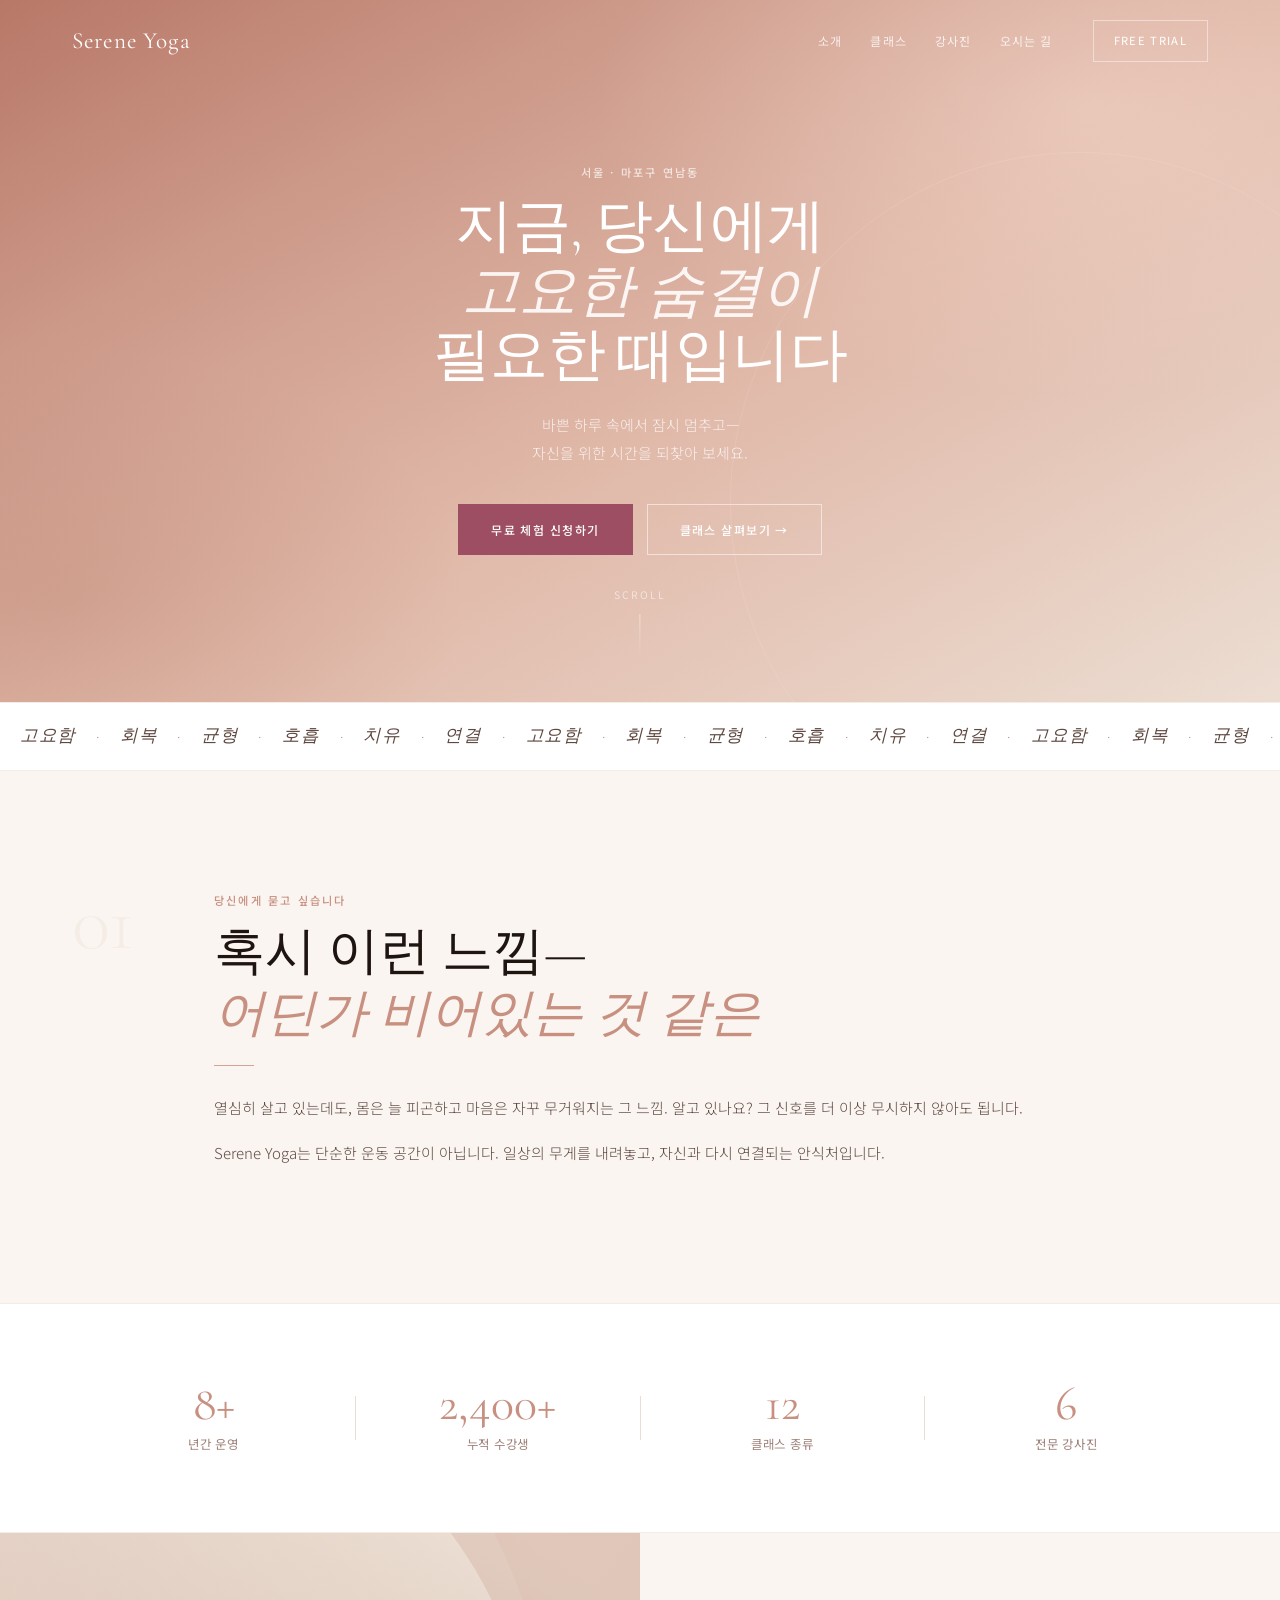
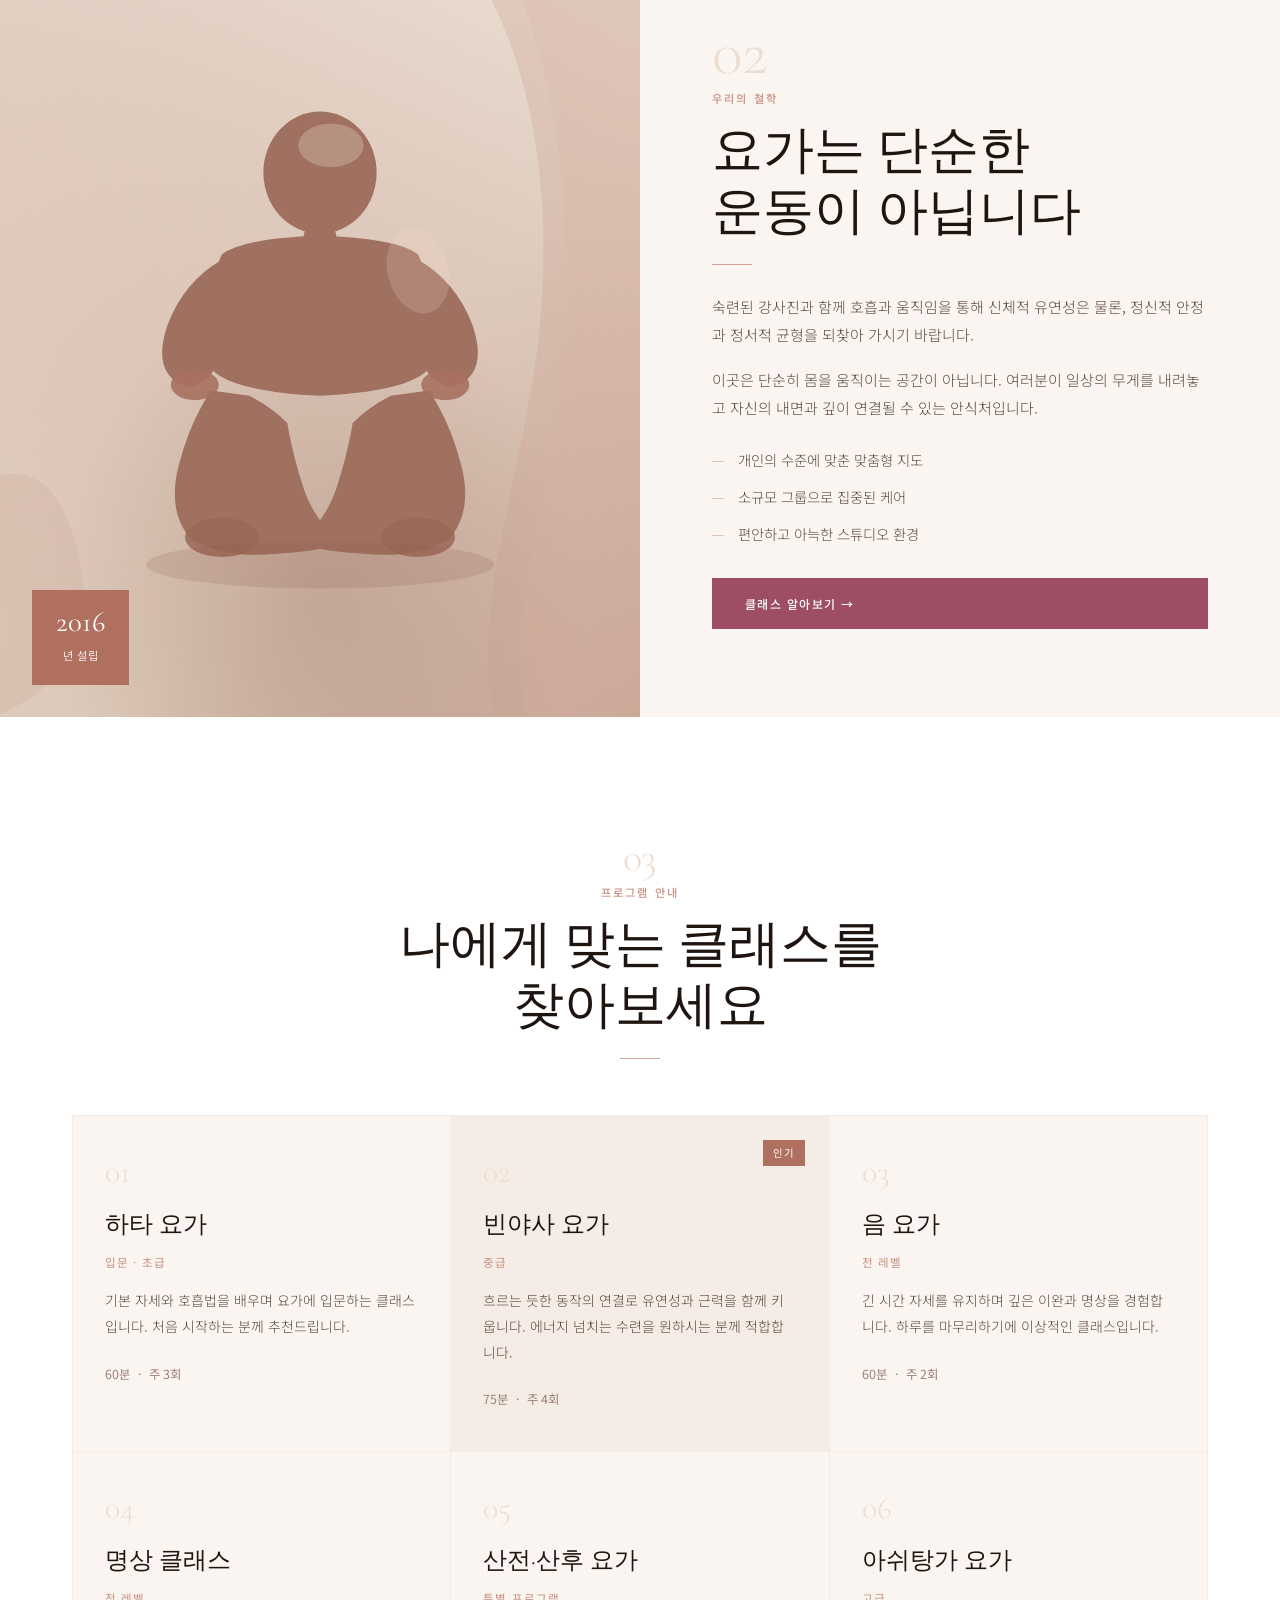
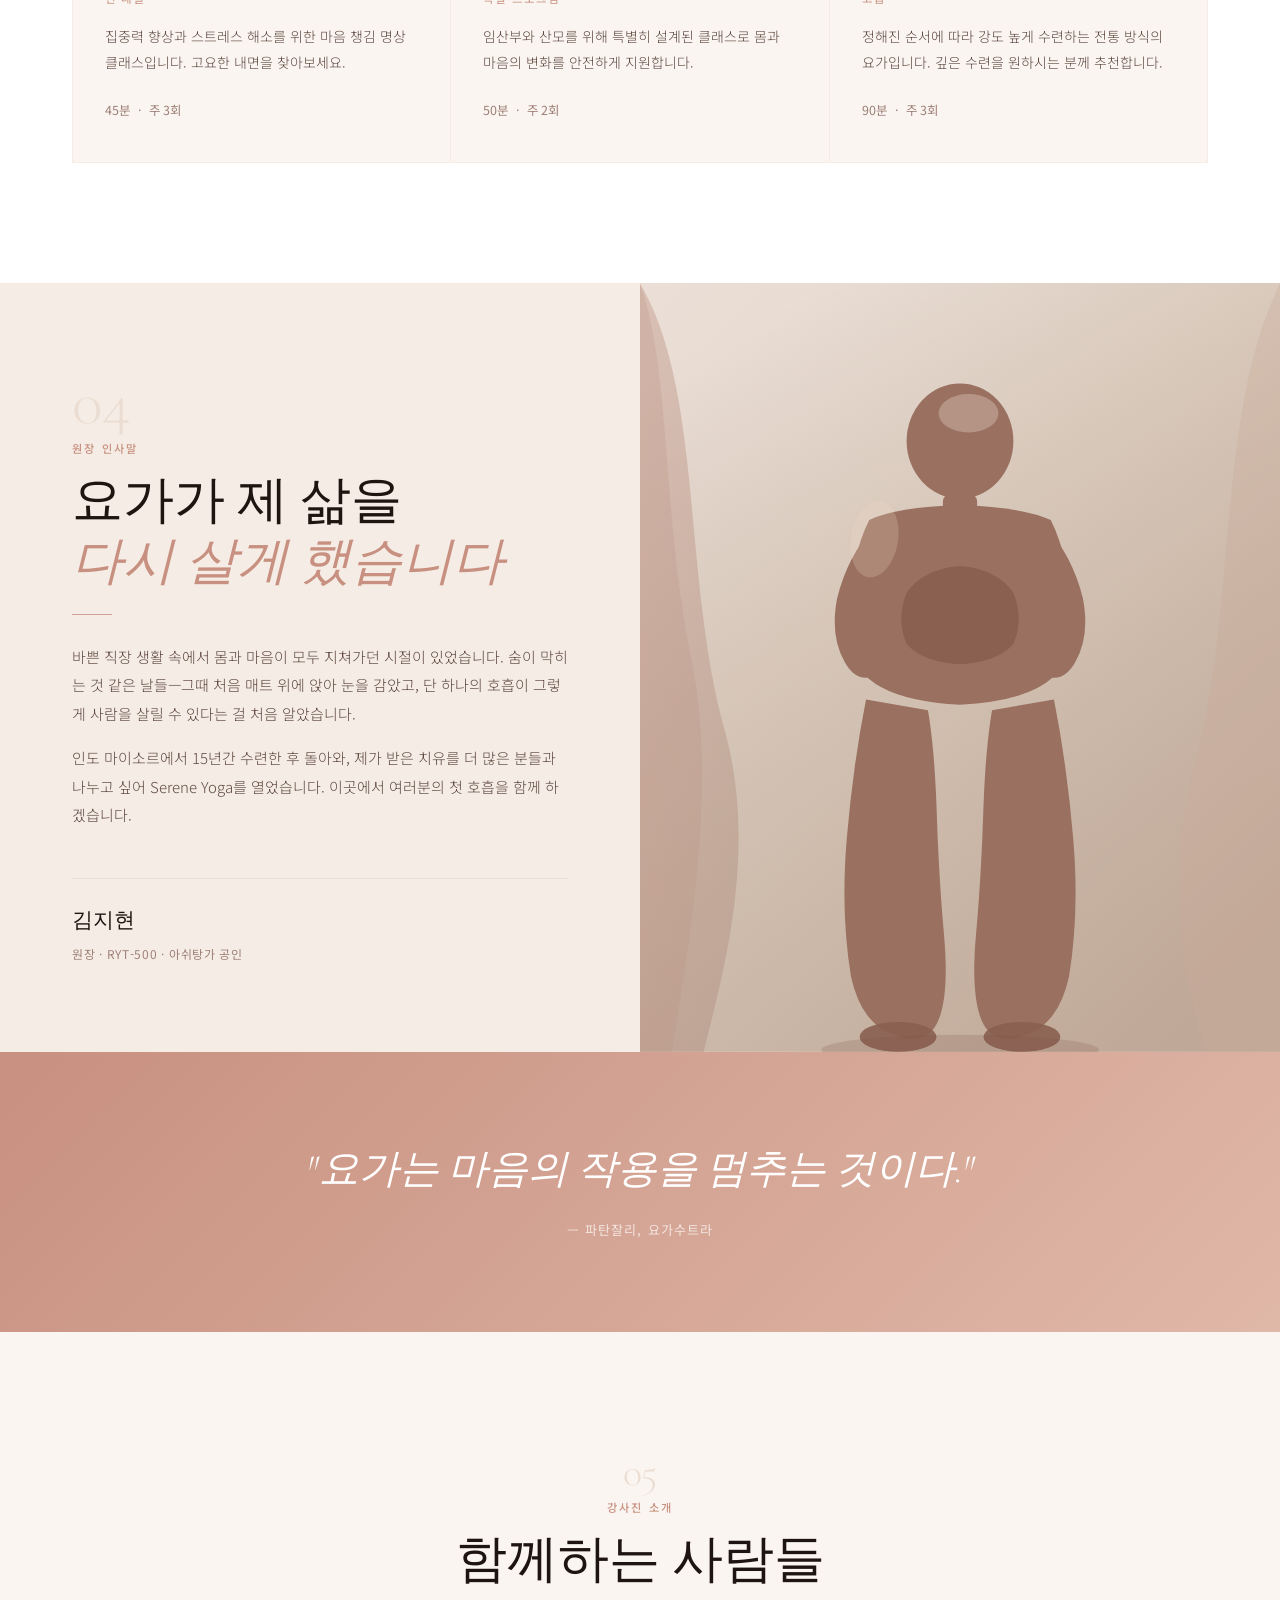
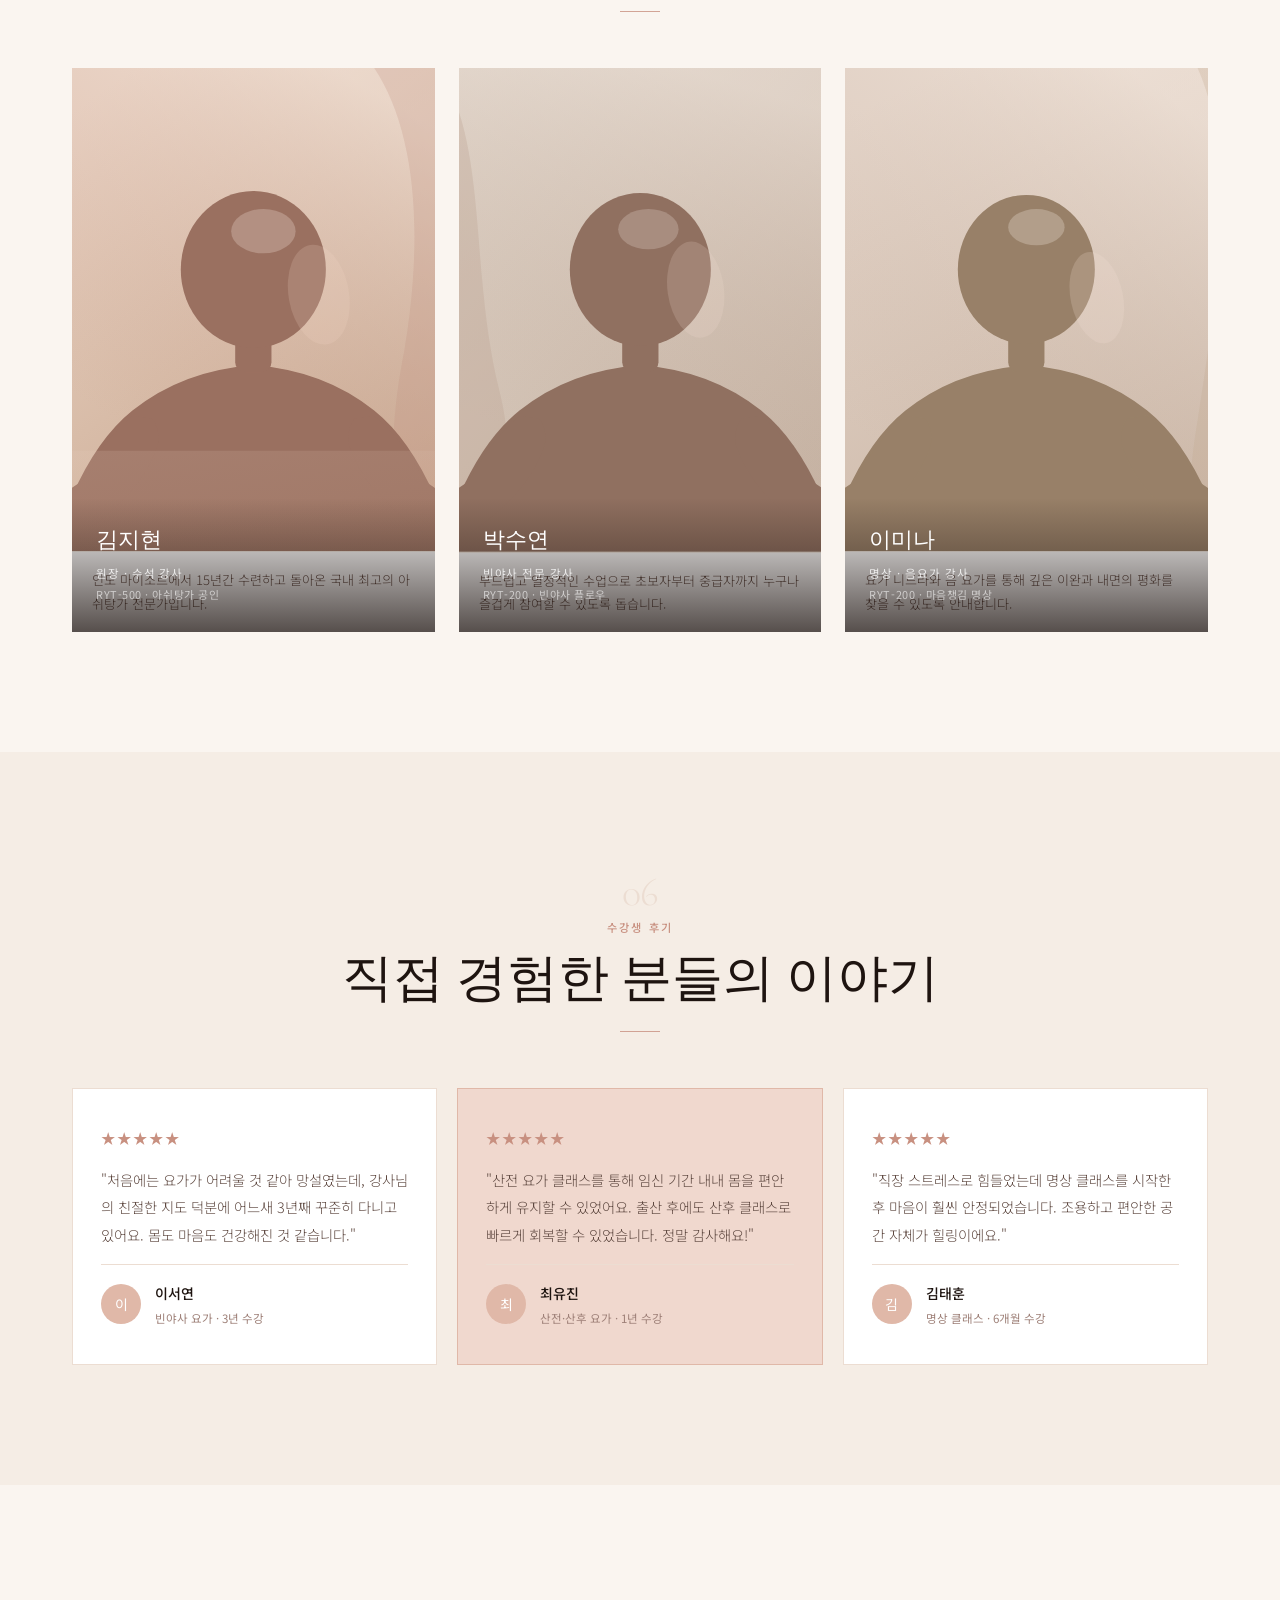
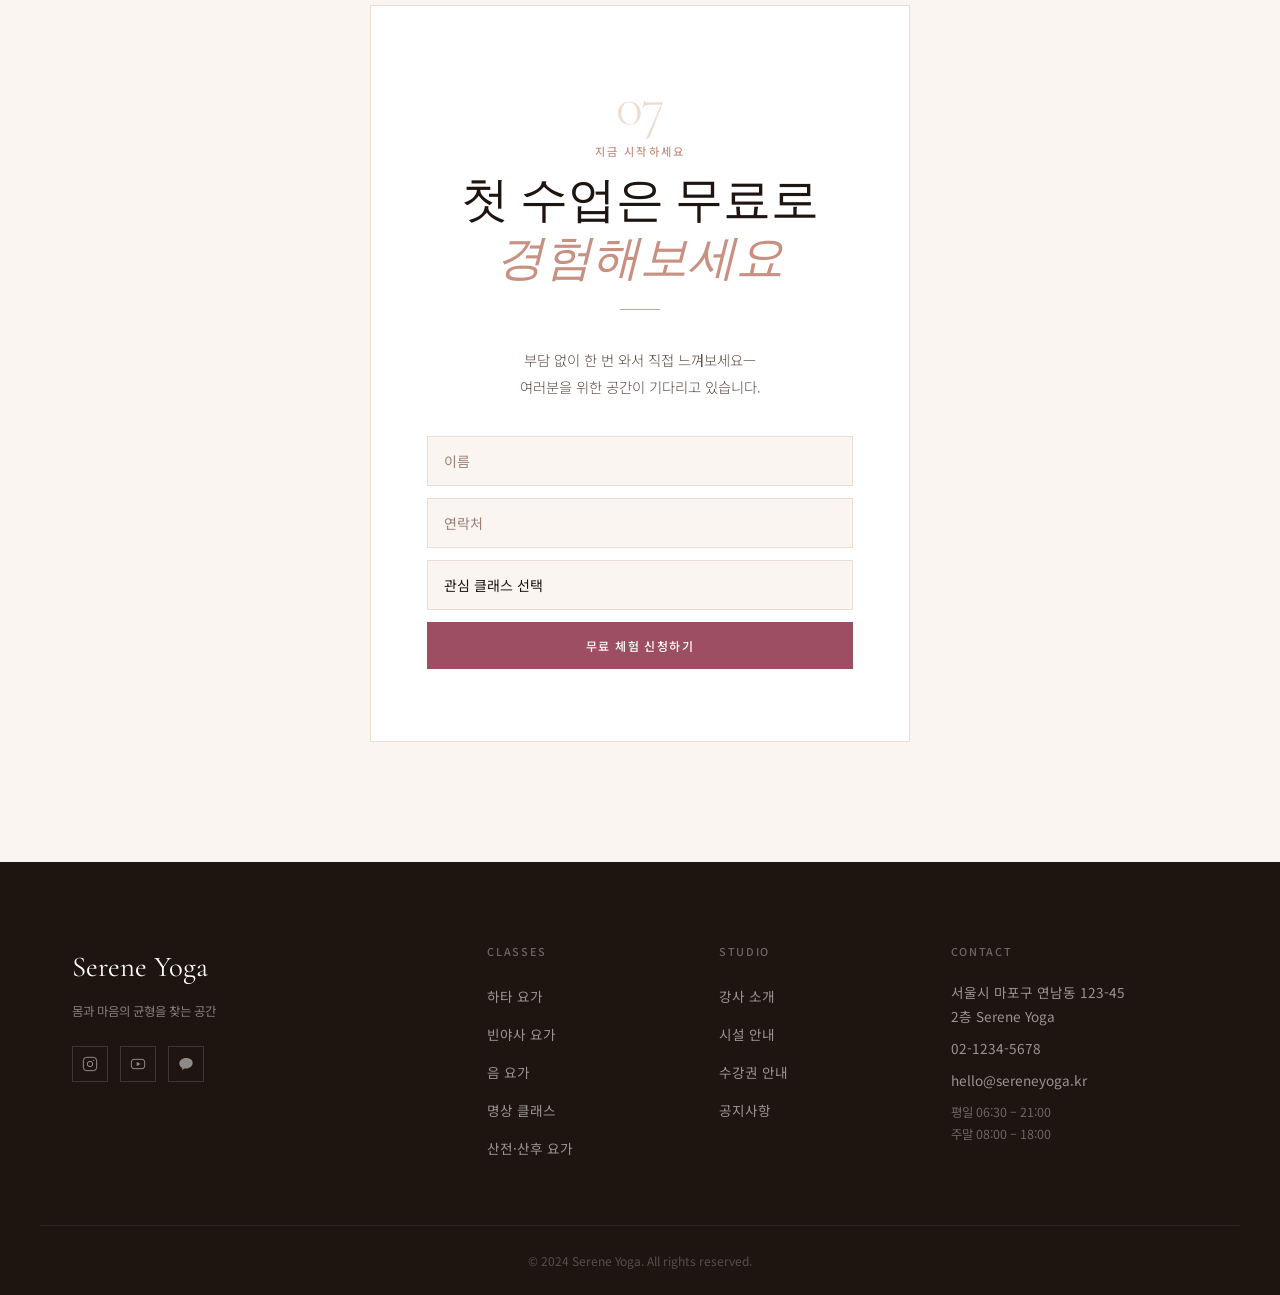
==== index-v3.html @ 9004a587 "Add Serene Yoga V3 and HANIP brand website Serene Yoga V3: - Hero 축소 (100vh → 78vh, font clamp 조정) -" ====
<!DOCTYPE html>
<html lang="ko">
<head>
  <meta charset="UTF-8" />
  <meta name="viewport" content="width=device-width, initial-scale=1.0" />
  <title>Serene Yoga — 고요한 숨결</title>
  <link rel="preconnect" href="https://fonts.googleapis.com" />
  <link rel="preconnect" href="https://fonts.gstatic.com" crossorigin />
  <link href="https://fonts.googleapis.com/css2?family=Cormorant+Garamond:ital,wght@0,300;0,400;0,500;1,300;1,400;1,500&family=Noto+Sans+KR:wght@300;400;500&display=swap" rel="stylesheet" />
  <link rel="stylesheet" href="style-v3.css" />
</head>
<body>

  <!-- ① NAV -->
  <header class="nav">
    <div class="nav-inner">
      <a href="#" class="logo">Serene Yoga</a>
      <nav class="nav-links">
        <a href="#about">소개</a>
        <a href="#classes">클래스</a>
        <a href="#story">강사진</a>
        <a href="#contact">오시는 길</a>
      </nav>
      <a href="#register" class="nav-cta">FREE TRIAL</a>
      <button class="nav-toggle" aria-label="메뉴"><span></span><span></span><span></span></button>
    </div>
  </header>

  <!-- ② HERO -->
  <section class="hero">
    <div class="hero-bg"></div>
    <div class="hero-content">
      <p class="eyebrow">서울 · 마포구 연남동</p>
      <h1 class="hero-title">
        지금, 당신에게<br />
        <em>고요한 숨결이</em><br />
        필요한 때입니다
      </h1>
      <p class="hero-sub">
        바쁜 하루 속에서 잠시 멈추고—<br />
        자신을 위한 시간을 되찾아 보세요.
      </p>
      <div class="hero-btns">
        <a href="#register" class="btn btn-cta">무료 체험 신청하기</a>
        <a href="#classes" class="btn btn-outline-white">클래스 살펴보기 →</a>
      </div>
    </div>
    <div class="hero-scroll"><span>scroll</span><div class="scroll-bar"></div></div>
  </section>

  <!-- ③ MARQUEE -->
  <div class="marquee-wrap">
    <div class="marquee-track">
      <span>고요함</span><span class="dot">·</span>
      <span>회복</span><span class="dot">·</span>
      <span>균형</span><span class="dot">·</span>
      <span>호흡</span><span class="dot">·</span>
      <span>치유</span><span class="dot">·</span>
      <span>연결</span><span class="dot">·</span>
      <span>고요함</span><span class="dot">·</span>
      <span>회복</span><span class="dot">·</span>
      <span>균형</span><span class="dot">·</span>
      <span>호흡</span><span class="dot">·</span>
      <span>치유</span><span class="dot">·</span>
      <span>연결</span><span class="dot">·</span>
    </div>
  </div>

  <!-- ④ PROBLEM STATEMENT -->
  <section class="problem">
    <div class="problem-inner">
      <p class="section-num">01</p>
      <div class="problem-text">
        <p class="eyebrow">당신에게 묻고 싶습니다</p>
        <h2 class="section-title">혹시 이런 느낌—<br /><em>어딘가 비어있는 것 같은</em></h2>
        <div class="h-rule"></div>
        <p class="body-text">열심히 살고 있는데도, 몸은 늘 피곤하고 마음은 자꾸 무거워지는 그 느낌. 알고 있나요? 그 신호를 더 이상 무시하지 않아도 됩니다.</p>
        <p class="body-text">Serene Yoga는 단순한 운동 공간이 아닙니다. 일상의 무게를 내려놓고, 자신과 다시 연결되는 안식처입니다.</p>
      </div>
    </div>
  </section>

  <!-- ⑤ STATS -->
  <section class="stats">
    <div class="container stats-grid">
      <div class="stat"><span class="stat-num">8+</span><span class="stat-label">년간 운영</span></div>
      <div class="stat-rule"></div>
      <div class="stat"><span class="stat-num">2,400+</span><span class="stat-label">누적 수강생</span></div>
      <div class="stat-rule"></div>
      <div class="stat"><span class="stat-num">12</span><span class="stat-label">클래스 종류</span></div>
      <div class="stat-rule"></div>
      <div class="stat"><span class="stat-num">6</span><span class="stat-label">전문 강사진</span></div>
    </div>
  </section>

  <!-- ⑥ ABOUT — 이미지 왼쪽 / 텍스트 오른쪽 -->
  <section class="split" id="about">
    <!-- 이미지: 앉아서 명상하는 요가 실루엣 -->
    <div class="split-img">
      <svg viewBox="0 0 600 720" preserveAspectRatio="xMidYMid slice" xmlns="http://www.w3.org/2000/svg">
        <!-- 배경 그라디언트 레이어 -->
        <defs>
          <linearGradient id="bg-about" x1="0%" y1="0%" x2="100%" y2="100%">
            <stop offset="0%" stop-color="#e8d5c8"/>
            <stop offset="60%" stop-color="#dcc8b8"/>
            <stop offset="100%" stop-color="#c8a898"/>
          </linearGradient>
          <linearGradient id="light-about" x1="80%" y1="0%" x2="20%" y2="100%">
            <stop offset="0%" stop-color="#f5ede5" stop-opacity="0.6"/>
            <stop offset="100%" stop-color="#b89080" stop-opacity="0"/>
          </linearGradient>
          <radialGradient id="shadow-about" cx="50%" cy="85%" r="40%">
            <stop offset="0%" stop-color="#8a6050" stop-opacity="0.25"/>
            <stop offset="100%" stop-color="#8a6050" stop-opacity="0"/>
          </radialGradient>
        </defs>
        <!-- 배경 -->
        <rect width="600" height="720" fill="url(#bg-about)"/>
        <!-- 빛 -->
        <rect width="600" height="720" fill="url(#light-about)"/>
        <!-- 바닥 그림자 -->
        <rect width="600" height="720" fill="url(#shadow-about)"/>
        <!-- 배경 천 드레이프 (오른쪽 곡선) -->
        <path d="M420 0 C480 80 520 200 500 380 C480 520 440 620 460 720 L600 720 L600 0 Z" fill="#c8a090" opacity="0.3"/>
        <path d="M460 0 C510 100 540 240 520 420 C500 560 470 650 490 720 L600 720 L600 0 Z" fill="#d4b0a0" opacity="0.2"/>
        <!-- 좌하단 음영 -->
        <path d="M0 500 Q60 480 80 580 Q100 680 0 720 Z" fill="#b89080" opacity="0.15"/>

        <!-- 요가 좌식 명상 실루엣 (연화좌) -->
        <!-- 머리 -->
        <ellipse cx="300" cy="220" rx="52" ry="56" fill="#a07060"/>
        <!-- 목 -->
        <rect x="285" y="270" width="30" height="32" rx="8" fill="#a07060"/>
        <!-- 상체 (살짝 앞으로 기울인 자세) -->
        <path d="M210 295 Q230 280 300 278 Q370 280 390 295 Q410 340 405 390 Q400 420 300 425 Q200 420 195 390 Q188 340 210 295Z" fill="#a07060"/>
        <!-- 왼쪽 어깨/팔 -->
        <path d="M210 300 Q175 320 160 360 Q148 395 165 410 Q182 425 200 405 Q215 385 220 360 Q225 330 230 305Z" fill="#a07060"/>
        <!-- 오른쪽 어깨/팔 -->
        <path d="M390 300 Q425 320 440 360 Q452 395 435 410 Q418 425 400 405 Q385 385 380 360 Q375 330 370 305Z" fill="#a07060"/>
        <!-- 손 (무릎 위에 올린 모습 — 왼손) -->
        <ellipse cx="185" cy="415" rx="22" ry="14" fill="#a87060" opacity="0.9"/>
        <!-- 손 (무릎 위에 올린 모습 — 오른손) -->
        <ellipse cx="415" cy="415" rx="22" ry="14" fill="#a87060" opacity="0.9"/>

        <!-- 연화좌: 오른 다리 -->
        <path d="M200 420 Q180 450 170 490 Q160 530 180 555 Q210 575 260 570 Q300 568 320 560 Q295 540 285 510 Q275 480 270 450 Q255 435 235 425 Z" fill="#a07060"/>
        <!-- 연화좌: 왼 다리 -->
        <path d="M400 420 Q420 450 430 490 Q440 530 420 555 Q390 575 340 570 Q300 568 280 560 Q305 540 315 510 Q325 480 330 450 Q345 435 365 425 Z" fill="#a07060"/>
        <!-- 발 (연화좌 위) -->
        <ellipse cx="210" cy="555" rx="34" ry="18" fill="#9a6858" opacity="0.85"/>
        <ellipse cx="390" cy="555" rx="34" ry="18" fill="#9a6858" opacity="0.85"/>

        <!-- 바닥 그림자 -->
        <ellipse cx="300" cy="580" rx="160" ry="22" fill="#8a5848" opacity="0.18"/>

        <!-- 빛 하이라이트 (오른쪽 어깨) -->
        <ellipse cx="390" cy="310" rx="28" ry="40" fill="#f0d8c8" opacity="0.2" transform="rotate(-15 390 310)"/>
        <!-- 빛 하이라이트 (머리 위) -->
        <ellipse cx="310" cy="195" rx="30" ry="20" fill="#f8ede0" opacity="0.25"/>
      </svg>
      <div class="split-badge">
        <span class="badge-year">2016</span>
        <span class="badge-label">년 설립</span>
      </div>
    </div>
    <div class="split-text bg-cream">
      <p class="section-num">02</p>
      <p class="eyebrow">우리의 철학</p>
      <h2 class="section-title">요가는 단순한<br />운동이 아닙니다</h2>
      <div class="h-rule"></div>
      <p class="body-text">숙련된 강사진과 함께 호흡과 움직임을 통해 신체적 유연성은 물론, 정신적 안정과 정서적 균형을 되찾아 가시기 바랍니다.</p>
      <p class="body-text">이곳은 단순히 몸을 움직이는 공간이 아닙니다. 여러분이 일상의 무게를 내려놓고 자신의 내면과 깊이 연결될 수 있는 안식처입니다.</p>
      <ul class="check-list">
        <li><span class="check-mark">—</span>개인의 수준에 맞춘 맞춤형 지도</li>
        <li><span class="check-mark">—</span>소규모 그룹으로 집중된 케어</li>
        <li><span class="check-mark">—</span>편안하고 아늑한 스튜디오 환경</li>
      </ul>
      <a href="#classes" class="btn btn-cta">클래스 알아보기 →</a>
    </div>
  </section>

  <!-- ⑦ CLASSES -->
  <section class="classes" id="classes">
    <div class="container">
      <div class="section-header">
        <p class="section-num">03</p>
        <p class="eyebrow">프로그램 안내</p>
        <h2 class="section-title">나에게 맞는 클래스를<br />찾아보세요</h2>
        <div class="h-rule centered"></div>
      </div>
      <div class="classes-grid">
        <div class="class-card">
          <p class="class-num">01</p>
          <h3 class="class-name">하타 요가</h3>
          <p class="class-level">입문 · 초급</p>
          <p class="class-desc">기본 자세와 호흡법을 배우며 요가에 입문하는 클래스입니다. 처음 시작하는 분께 추천드립니다.</p>
          <div class="class-meta"><span>60분</span><span>·</span><span>주 3회</span></div>
        </div>
        <div class="class-card class-card--hero">
          <span class="hot-tag">인기</span>
          <p class="class-num">02</p>
          <h3 class="class-name">빈야사 요가</h3>
          <p class="class-level">중급</p>
          <p class="class-desc">흐르는 듯한 동작의 연결로 유연성과 근력을 함께 키웁니다. 에너지 넘치는 수련을 원하시는 분께 적합합니다.</p>
          <div class="class-meta"><span>75분</span><span>·</span><span>주 4회</span></div>
        </div>
        <div class="class-card">
          <p class="class-num">03</p>
          <h3 class="class-name">음 요가</h3>
          <p class="class-level">전 레벨</p>
          <p class="class-desc">긴 시간 자세를 유지하며 깊은 이완과 명상을 경험합니다. 하루를 마무리하기에 이상적인 클래스입니다.</p>
          <div class="class-meta"><span>60분</span><span>·</span><span>주 2회</span></div>
        </div>
        <div class="class-card">
          <p class="class-num">04</p>
          <h3 class="class-name">명상 클래스</h3>
          <p class="class-level">전 레벨</p>
          <p class="class-desc">집중력 향상과 스트레스 해소를 위한 마음 챙김 명상 클래스입니다. 고요한 내면을 찾아보세요.</p>
          <div class="class-meta"><span>45분</span><span>·</span><span>주 3회</span></div>
        </div>
        <div class="class-card">
          <p class="class-num">05</p>
          <h3 class="class-name">산전·산후 요가</h3>
          <p class="class-level">특별 프로그램</p>
          <p class="class-desc">임산부와 산모를 위해 특별히 설계된 클래스로 몸과 마음의 변화를 안전하게 지원합니다.</p>
          <div class="class-meta"><span>50분</span><span>·</span><span>주 2회</span></div>
        </div>
        <div class="class-card">
          <p class="class-num">06</p>
          <h3 class="class-name">아쉬탕가 요가</h3>
          <p class="class-level">고급</p>
          <p class="class-desc">정해진 순서에 따라 강도 높게 수련하는 전통 방식의 요가입니다. 깊은 수련을 원하시는 분께 추천합니다.</p>
          <div class="class-meta"><span>90분</span><span>·</span><span>주 3회</span></div>
        </div>
      </div>
    </div>
  </section>

  <!-- ⑧ INSTRUCTOR STORY — 텍스트 왼쪽 / 이미지 오른쪽 (교차) -->
  <section class="split split--reverse split--cream" id="story">
    <div class="split-text bg-beige">
      <p class="section-num">04</p>
      <p class="eyebrow">원장 인사말</p>
      <h2 class="section-title">요가가 제 삶을<br /><em>다시 살게 했습니다</em></h2>
      <div class="h-rule"></div>
      <p class="body-text">바쁜 직장 생활 속에서 몸과 마음이 모두 지쳐가던 시절이 있었습니다. 숨이 막히는 것 같은 날들—그때 처음 매트 위에 앉아 눈을 감았고, 단 하나의 호흡이 그렇게 사람을 살릴 수 있다는 걸 처음 알았습니다.</p>
      <p class="body-text">인도 마이소르에서 15년간 수련한 후 돌아와, 제가 받은 치유를 더 많은 분들과 나누고 싶어 Serene Yoga를 열었습니다. 이곳에서 여러분의 첫 호흡을 함께 하겠습니다.</p>
      <div class="instructor-sig">
        <p class="sig-name">김지현</p>
        <p class="sig-role">원장 · RYT-500 · 아쉬탕가 공인</p>
      </div>
    </div>
    <!-- 이미지: 서 있는 인물 + 드레이프 패브릭 배경 -->
    <div class="split-img">
      <svg viewBox="0 0 600 720" preserveAspectRatio="xMidYMid slice" xmlns="http://www.w3.org/2000/svg">
        <defs>
          <linearGradient id="bg-story" x1="0%" y1="0%" x2="80%" y2="100%">
            <stop offset="0%" stop-color="#ddd0c8"/>
            <stop offset="50%" stop-color="#cfc0b0"/>
            <stop offset="100%" stop-color="#c0a898"/>
          </linearGradient>
          <linearGradient id="drape1" x1="0%" y1="0%" x2="100%" y2="100%">
            <stop offset="0%" stop-color="#c8a090" stop-opacity="0.5"/>
            <stop offset="100%" stop-color="#a07868" stop-opacity="0.3"/>
          </linearGradient>
          <linearGradient id="light-story" x1="30%" y1="0%" x2="70%" y2="100%">
            <stop offset="0%" stop-color="#f8ede5" stop-opacity="0.5"/>
            <stop offset="100%" stop-color="#c0a090" stop-opacity="0"/>
          </linearGradient>
        </defs>
        <rect width="600" height="720" fill="url(#bg-story)"/>
        <rect width="600" height="720" fill="url(#light-story)"/>

        <!-- 드레이프 패브릭 좌측 -->
        <path d="M0 0 C60 100 40 280 80 420 C110 530 80 640 60 720 L0 720 Z" fill="url(#drape1)"/>
        <path d="M0 0 C30 80 20 220 50 360 C70 470 50 600 30 720 L0 720 Z" fill="#b89080" opacity="0.25"/>
        <!-- 드레이프 패브릭 우측 -->
        <path d="M600 0 C540 120 560 300 520 450 C490 570 510 650 530 720 L600 720 Z" fill="#c8a898" opacity="0.35"/>

        <!-- 서 있는 인물 실루엣 (나마스테 포즈 — 손 모아 가슴 앞) -->
        <!-- 머리 -->
        <ellipse cx="300" cy="148" rx="50" ry="54" fill="#9a7060"/>
        <!-- 목 -->
        <rect x="284" y="197" width="32" height="30" rx="8" fill="#9a7060"/>
        <!-- 상체 -->
        <path d="M215 222 Q240 210 300 208 Q360 210 385 222 Q408 268 402 340 Q396 390 300 395 Q204 390 198 340 Q192 268 215 222Z" fill="#9a7060"/>
        <!-- 왼팔 (합장 자세) -->
        <path d="M220 228 Q195 255 185 295 Q178 330 192 355 Q205 378 225 365 Q242 352 248 320 Q254 288 252 252 Q244 230 232 225Z" fill="#9a7060"/>
        <!-- 오른팔 (합장 자세) -->
        <path d="M380 228 Q405 255 415 295 Q422 330 408 355 Q395 378 375 365 Q358 352 352 320 Q346 288 348 252 Q356 230 368 225Z" fill="#9a7060"/>
        <!-- 합장한 두 손 -->
        <path d="M250 290 Q265 268 300 265 Q335 268 350 290 Q360 315 350 338 Q335 355 300 357 Q265 355 250 338 Q240 315 250 290Z" fill="#8a6050"/>
        <!-- 왼 다리 -->
        <path d="M212 390 Q200 450 194 520 Q188 590 198 650 Q208 695 240 705 Q270 715 280 690 Q290 665 285 610 Q280 555 278 490 Q276 435 270 400Z" fill="#9a7060"/>
        <!-- 오른 다리 -->
        <path d="M388 390 Q400 450 406 520 Q412 590 402 650 Q392 695 360 705 Q330 715 320 690 Q310 665 315 610 Q320 555 322 490 Q324 435 330 400Z" fill="#9a7060"/>
        <!-- 발 -->
        <ellipse cx="242" cy="706" rx="36" ry="14" fill="#8a6050" opacity="0.9"/>
        <ellipse cx="358" cy="706" rx="36" ry="14" fill="#8a6050" opacity="0.9"/>
        <!-- 바닥 그림자 -->
        <ellipse cx="300" cy="718" rx="130" ry="14" fill="#7a5040" opacity="0.2"/>

        <!-- 하이라이트 (왼쪽 어깨) -->
        <ellipse cx="220" cy="240" rx="22" ry="36" fill="#f0d8c8" opacity="0.22" transform="rotate(10 220 240)"/>
        <!-- 하이라이트 (머리 위) -->
        <ellipse cx="308" cy="122" rx="28" ry="18" fill="#faf0e8" opacity="0.28"/>
      </svg>
    </div>
  </section>

  <!-- ⑨ QUOTE BANNER -->
  <section class="quote-banner">
    <div class="container">
      <blockquote>
        <p class="quote-text">"요가는 마음의 작용을 멈추는 것이다."</p>
        <cite>— 파탄잘리, 요가수트라</cite>
      </blockquote>
    </div>
  </section>

  <!-- ⑩ INSTRUCTORS -->
  <section class="instructors">
    <div class="container">
      <div class="section-header">
        <p class="section-num">05</p>
        <p class="eyebrow">강사진 소개</p>
        <h2 class="section-title">함께하는 사람들</h2>
        <div class="h-rule centered"></div>
      </div>
      <div class="instructors-grid">

        <!-- 강사 카드: 상반신 초상 실루엣 -->
        <div class="inst-card">
          <div class="inst-photo">
            <svg viewBox="0 0 400 480" preserveAspectRatio="xMidYMid slice" xmlns="http://www.w3.org/2000/svg">
              <defs>
                <linearGradient id="inst-bg1" x1="20%" y1="0%" x2="80%" y2="100%">
                  <stop offset="0%" stop-color="#e8d0c0"/>
                  <stop offset="100%" stop-color="#c8a890"/>
                </linearGradient>
                <linearGradient id="inst-light1" x1="70%" y1="0%" x2="30%" y2="80%">
                  <stop offset="0%" stop-color="#f8ede5" stop-opacity="0.45"/>
                  <stop offset="100%" stop-color="#c09080" stop-opacity="0"/>
                </linearGradient>
              </defs>
              <rect width="400" height="480" fill="url(#inst-bg1)"/>
              <rect width="400" height="480" fill="url(#inst-light1)"/>
              <!-- 배경 드레이프 -->
              <path d="M320 0 C360 60 370 160 350 280 C330 380 340 440 360 480 L400 480 L400 0Z" fill="#c09080" opacity="0.25"/>
              <!-- 어깨/상체 -->
              <path d="M0 480 Q30 380 80 340 Q130 300 200 295 Q270 300 320 340 Q370 380 400 480Z" fill="#9a7060"/>
              <!-- 목 -->
              <rect x="182" y="252" width="36" height="50" rx="10" fill="#9a7060"/>
              <!-- 머리 -->
              <ellipse cx="200" cy="200" rx="72" ry="78" fill="#9a7060"/>
              <!-- 왼팔 (어깨에서 잘림) -->
              <path d="M80 345 Q50 370 30 410 L0 430 L0 480 Q40 460 70 430 Q95 405 105 375 Q108 360 100 348Z" fill="#9a7060"/>
              <!-- 오른팔 (어깨에서 잘림) -->
              <path d="M320 345 Q350 370 370 410 L400 430 L400 480 Q360 460 330 430 Q305 405 295 375 Q292 360 300 348Z" fill="#9a7060"/>
              <!-- 하이라이트 -->
              <ellipse cx="265" cy="225" rx="30" ry="50" fill="#f0d8c8" opacity="0.18" transform="rotate(-10 265 225)"/>
              <ellipse cx="210" cy="162" rx="32" ry="22" fill="#faf0e8" opacity="0.25"/>
              <!-- 바닥 페이드 -->
              <rect x="0" y="380" width="400" height="100" fill="url(#inst-bg1)" opacity="0.15"/>
            </svg>
          </div>
          <div class="inst-overlay">
            <p class="inst-name">김지현</p>
            <p class="inst-role">원장 · 수석 강사</p>
            <p class="inst-cert">RYT-500 · 아쉬탕가 공인</p>
          </div>
          <p class="inst-bio">인도 마이소르에서 15년간 수련하고 돌아온 국내 최고의 아쉬탕가 전문가입니다.</p>
        </div>

        <div class="inst-card">
          <div class="inst-photo">
            <svg viewBox="0 0 400 480" preserveAspectRatio="xMidYMid slice" xmlns="http://www.w3.org/2000/svg">
              <defs>
                <linearGradient id="inst-bg2" x1="0%" y1="0%" x2="100%" y2="100%">
                  <stop offset="0%" stop-color="#ddd0c4"/>
                  <stop offset="100%" stop-color="#c4b0a0"/>
                </linearGradient>
                <linearGradient id="inst-light2" x1="60%" y1="0%" x2="40%" y2="80%">
                  <stop offset="0%" stop-color="#f5ece5" stop-opacity="0.4"/>
                  <stop offset="100%" stop-color="#b8a090" stop-opacity="0"/>
                </linearGradient>
              </defs>
              <rect width="400" height="480" fill="url(#inst-bg2)"/>
              <rect width="400" height="480" fill="url(#inst-light2)"/>
              <path d="M0 0 C50 80 30 200 60 320 C80 400 60 450 40 480 L0 480Z" fill="#b8a090" opacity="0.3"/>
              <path d="M0 480 Q30 380 80 340 Q130 300 200 295 Q270 300 320 340 Q370 380 400 480Z" fill="#907060"/>
              <rect x="182" y="252" width="36" height="50" rx="10" fill="#907060"/>
              <ellipse cx="200" cy="200" rx="70" ry="76" fill="#907060"/>
              <path d="M80 345 Q50 370 30 410 L0 430 L0 480 Q40 460 70 430 Q95 405 105 375 Q108 360 100 348Z" fill="#907060"/>
              <path d="M320 345 Q350 370 370 410 L400 430 L400 480 Q360 460 330 430 Q305 405 295 375 Q292 360 300 348Z" fill="#907060"/>
              <ellipse cx="255" cy="220" rx="28" ry="48" fill="#f0dcd0" opacity="0.18" transform="rotate(-8 255 220)"/>
              <ellipse cx="208" cy="160" rx="30" ry="20" fill="#faf2ec" opacity="0.22"/>
            </svg>
          </div>
          <div class="inst-overlay">
            <p class="inst-name">박수연</p>
            <p class="inst-role">빈야사 전문 강사</p>
            <p class="inst-cert">RYT-200 · 빈야사 플로우</p>
          </div>
          <p class="inst-bio">부드럽고 열정적인 수업으로 초보자부터 중급자까지 누구나 즐겁게 참여할 수 있도록 돕습니다.</p>
        </div>

        <div class="inst-card">
          <div class="inst-photo">
            <svg viewBox="0 0 400 480" preserveAspectRatio="xMidYMid slice" xmlns="http://www.w3.org/2000/svg">
              <defs>
                <linearGradient id="inst-bg3" x1="30%" y1="0%" x2="70%" y2="100%">
                  <stop offset="0%" stop-color="#e4d4c8"/>
                  <stop offset="100%" stop-color="#ccb8a8"/>
                </linearGradient>
                <linearGradient id="inst-light3" x1="75%" y1="0%" x2="25%" y2="85%">
                  <stop offset="0%" stop-color="#faf0e8" stop-opacity="0.42"/>
                  <stop offset="100%" stop-color="#b8a090" stop-opacity="0"/>
                </linearGradient>
              </defs>
              <rect width="400" height="480" fill="url(#inst-bg3)"/>
              <rect width="400" height="480" fill="url(#inst-light3)"/>
              <path d="M370 0 C410 90 390 220 370 350 C355 440 365 465 390 480 L400 480 L400 0Z" fill="#c0a890" opacity="0.28"/>
              <path d="M0 480 Q30 380 80 340 Q130 300 200 295 Q270 300 320 340 Q370 380 400 480Z" fill="#988068"/>
              <rect x="182" y="252" width="36" height="50" rx="10" fill="#988068"/>
              <ellipse cx="200" cy="200" rx="68" ry="74" fill="#988068"/>
              <path d="M80 345 Q50 370 30 410 L0 430 L0 480 Q40 460 70 430 Q95 405 105 375 Q108 360 100 348Z" fill="#988068"/>
              <path d="M320 345 Q350 370 370 410 L400 430 L400 480 Q360 460 330 430 Q305 405 295 375 Q292 360 300 348Z" fill="#988068"/>
              <ellipse cx="270" cy="228" rx="26" ry="46" fill="#f2e0d4" opacity="0.2" transform="rotate(-12 270 228)"/>
              <ellipse cx="210" cy="158" rx="28" ry="18" fill="#faf2ec" opacity="0.26"/>
            </svg>
          </div>
          <div class="inst-overlay">
            <p class="inst-name">이미나</p>
            <p class="inst-role">명상 · 음요가 강사</p>
            <p class="inst-cert">RYT-200 · 마음챙김 명상</p>
          </div>
          <p class="inst-bio">요가 니드라와 음 요가를 통해 깊은 이완과 내면의 평화를 찾을 수 있도록 안내합니다.</p>
        </div>

      </div>
    </div>
  </section>

  <!-- ⑪ TESTIMONIALS -->
  <section class="testimonials">
    <div class="container">
      <div class="section-header">
        <p class="section-num">06</p>
        <p class="eyebrow">수강생 후기</p>
        <h2 class="section-title">직접 경험한 분들의 이야기</h2>
        <div class="h-rule centered"></div>
      </div>
      <div class="testi-grid">
        <div class="testi-card">
          <p class="testi-stars">★★★★★</p>
          <p class="testi-text">"처음에는 요가가 어려울 것 같아 망설였는데, 강사님의 친절한 지도 덕분에 어느새 3년째 꾸준히 다니고 있어요. 몸도 마음도 건강해진 것 같습니다."</p>
          <div class="testi-author">
            <div class="testi-avatar">이</div>
            <div><p class="testi-name">이서연</p><p class="testi-info">빈야사 요가 · 3년 수강</p></div>
          </div>
        </div>
        <div class="testi-card testi-card--featured">
          <p class="testi-stars">★★★★★</p>
          <p class="testi-text">"산전 요가 클래스를 통해 임신 기간 내내 몸을 편안하게 유지할 수 있었어요. 출산 후에도 산후 클래스로 빠르게 회복할 수 있었습니다. 정말 감사해요!"</p>
          <div class="testi-author">
            <div class="testi-avatar">최</div>
            <div><p class="testi-name">최유진</p><p class="testi-info">산전·산후 요가 · 1년 수강</p></div>
          </div>
        </div>
        <div class="testi-card">
          <p class="testi-stars">★★★★★</p>
          <p class="testi-text">"직장 스트레스로 힘들었는데 명상 클래스를 시작한 후 마음이 훨씬 안정되었습니다. 조용하고 편안한 공간 자체가 힐링이에요."</p>
          <div class="testi-author">
            <div class="testi-avatar">김</div>
            <div><p class="testi-name">김태훈</p><p class="testi-info">명상 클래스 · 6개월 수강</p></div>
          </div>
        </div>
      </div>
    </div>
  </section>

  <!-- ⑫ CTA -->
  <section class="cta-section" id="register">
    <div class="container">
      <div class="cta-box">
        <p class="section-num">07</p>
        <p class="eyebrow">지금 시작하세요</p>
        <h2 class="cta-title">첫 수업은 무료로<br /><em>경험해보세요</em></h2>
        <div class="h-rule centered"></div>
        <p class="cta-desc">부담 없이 한 번 와서 직접 느껴보세요—<br />여러분을 위한 공간이 기다리고 있습니다.</p>
        <form class="cta-form">
          <input type="text" placeholder="이름" />
          <input type="tel" placeholder="연락처" />
          <select>
            <option value="">관심 클래스 선택</option>
            <option>하타 요가</option>
            <option>빈야사 요가</option>
            <option>음 요가</option>
            <option>산전·산후 요가</option>
            <option>명상 클래스</option>
            <option>아쉬탕가 요가</option>
          </select>
          <button type="submit" class="btn btn-cta btn-block">무료 체험 신청하기</button>
        </form>
      </div>
    </div>
  </section>

  <!-- ⑬ FOOTER -->
  <footer class="footer" id="contact">
    <div class="container footer-grid">
      <div class="footer-brand">
        <p class="footer-logo">Serene Yoga</p>
        <p class="footer-tagline">몸과 마음의 균형을 찾는 공간</p>
        <div class="footer-socials">
          <a href="#" aria-label="Instagram"><svg viewBox="0 0 24 24" fill="none" stroke="currentColor" stroke-width="1.5"><rect x="2" y="2" width="20" height="20" rx="5"/><circle cx="12" cy="12" r="4"/><circle cx="17.5" cy="6.5" r="1" fill="currentColor" stroke="none"/></svg></a>
          <a href="#" aria-label="YouTube"><svg viewBox="0 0 24 24" fill="none" stroke="currentColor" stroke-width="1.5"><rect x="2" y="5" width="20" height="14" rx="4"/><polygon points="10,9 16,12 10,15" fill="currentColor" stroke="none"/></svg></a>
          <a href="#" aria-label="Kakao"><svg viewBox="0 0 24 24" fill="currentColor"><path d="M12 3C6.48 3 2 6.69 2 11.25c0 2.9 1.88 5.45 4.73 6.94L5.7 21.5l4.16-2.73c.7.1 1.42.15 2.14.15 5.52 0 10-3.69 10-8.67S17.52 3 12 3z"/></svg></a>
        </div>
      </div>
      <div class="footer-col">
        <h4>CLASSES</h4>
        <ul>
          <li><a href="#">하타 요가</a></li>
          <li><a href="#">빈야사 요가</a></li>
          <li><a href="#">음 요가</a></li>
          <li><a href="#">명상 클래스</a></li>
          <li><a href="#">산전·산후 요가</a></li>
        </ul>
      </div>
      <div class="footer-col">
        <h4>STUDIO</h4>
        <ul>
          <li><a href="#">강사 소개</a></li>
          <li><a href="#">시설 안내</a></li>
          <li><a href="#">수강권 안내</a></li>
          <li><a href="#">공지사항</a></li>
        </ul>
      </div>
      <div class="footer-col">
        <h4>CONTACT</h4>
        <p>서울시 마포구 연남동 123-45<br />2층 Serene Yoga</p>
        <p>02-1234-5678</p>
        <p>hello@sereneyoga.kr</p>
        <p class="footer-hours">평일 06:30 – 21:00<br />주말 08:00 – 18:00</p>
      </div>
    </div>
    <div class="footer-bottom">
      <p>© 2024 Serene Yoga. All rights reserved.</p>
    </div>
  </footer>

  <script src="main-v3.js"></script>
</body>
</html>
---- style-v3.css ----
/* =============================================
   TOKENS
   ============================================= */
:root {
  --cream:    #faf5f0;
  --white:    #ffffff;
  --beige-1:  #f5ede5;
  --beige-2:  #ecddd2;
  --pink-1:   #f0d8ce;
  --pink-2:   #e0b8a8;
  --pink-3:   #c89080;
  --pink-4:   #b07060;
  --text:     #1e1410;
  --text-mid: #5e4840;
  --text-lt:  #9e8078;
  --serif:    'Cormorant Garamond', Georgia, serif;
  --sans:     'Noto Sans KR', sans-serif;
  --t:        0.28s ease;

  /* CTA accent */
  --cta:       #9e4e62;
  --cta-hover: #7e3a4e;

  /* Image placeholder tokens */
  --img-bg-warm:      #ecddd2;
  --img-bg-cool:      #ddd0c8;
  --silhouette:       #b88070;
  --silhouette-light: #d4a090;
  --fabric-shadow:    #c09080;
}

/* =============================================
   BASE
   ============================================= */
*,*::before,*::after{box-sizing:border-box;margin:0;padding:0}
html{scroll-behavior:smooth;font-size:16px}
body{font-family:var(--sans);color:var(--text);background:var(--cream);line-height:1.75;-webkit-font-smoothing:antialiased}
a{text-decoration:none;color:inherit;transition:color var(--t)}
ul{list-style:none}
img,svg{display:block;max-width:100%}
button{cursor:pointer;border:none;background:none;font-family:inherit}

.container{width:100%;max-width:1200px;margin:0 auto;padding:0 32px}

/* =============================================
   TYPOGRAPHY HELPERS
   ============================================= */
.eyebrow{font-size:.7rem;font-weight:500;letter-spacing:.2em;text-transform:uppercase;color:var(--pink-3);margin-bottom:12px}
.section-title{font-family:var(--serif);font-size:clamp(2rem,4vw,3.2rem);font-weight:400;line-height:1.2;color:var(--text);margin-bottom:0}
.section-title em{font-style:italic;color:var(--pink-3)}
.body-text{font-size:.9375rem;font-weight:300;color:var(--text-mid);line-height:1.9;margin-bottom:16px}
.section-num{font-family:var(--serif);font-size:3.5rem;font-weight:300;color:var(--beige-2);line-height:1;margin-bottom:8px;letter-spacing:-.02em}
.h-rule{width:40px;height:1px;background:var(--pink-3);opacity:.8;margin:20px 0 28px}
.h-rule.centered{margin:20px auto 36px}
.section-header{text-align:center;margin-bottom:56px}
.section-header .section-num{font-size:2.5rem;margin-bottom:6px}

/* =============================================
   BUTTONS — sharp corners (radius: 0)
   ============================================= */
.btn{display:inline-block;padding:14px 32px;font-size:.75rem;font-weight:500;letter-spacing:.12em;text-transform:uppercase;transition:all var(--t);border-radius:0;cursor:pointer}
.btn-primary{background:var(--pink-4);color:#fff;border:1px solid var(--pink-4)}
.btn-primary:hover{background:var(--pink-3);border-color:var(--pink-3);transform:translateY(-1px)}
.btn-white{background:#fff;color:var(--text);border:1px solid #fff}
.btn-white:hover{background:transparent;color:#fff}
.btn-outline-white{background:transparent;color:#fff;border:1px solid rgba(255,255,255,.55)}
.btn-outline-white:hover{background:rgba(255,255,255,.12);border-color:rgba(255,255,255,.9)}
.btn-cta{background:var(--cta);color:#fff;border:1px solid var(--cta)}
.btn-cta:hover{background:var(--cta-hover);border-color:var(--cta-hover);transform:translateY(-1px);box-shadow:0 6px 20px rgba(158,78,98,.3)}
.btn-block{width:100%;text-align:center}

/* =============================================
   NAVIGATION
   ============================================= */
.nav{position:fixed;top:0;left:0;right:0;z-index:200;transition:background var(--t),box-shadow var(--t)}
.nav.scrolled{background:rgba(250,245,240,.96);backdrop-filter:blur(14px);box-shadow:0 1px 0 var(--beige-2)}
.nav-inner{max-width:1200px;margin:0 auto;padding:20px 32px;display:flex;align-items:center;gap:40px}
.logo{font-family:var(--serif);font-size:1.45rem;font-weight:400;color:#fff;letter-spacing:.05em;white-space:nowrap;transition:color var(--t)}
.nav.scrolled .logo{color:var(--text)}
.nav-links{display:flex;gap:28px;margin-left:auto}
.nav-links a{font-size:.75rem;letter-spacing:.1em;text-transform:uppercase;color:rgba(255,255,255,.8);transition:color var(--t)}
.nav-links a:hover{color:#fff}
.nav.scrolled .nav-links a{color:var(--text-mid)}
.nav.scrolled .nav-links a:hover{color:var(--pink-4)}
.nav-cta{font-size:.7rem;letter-spacing:.12em;padding:10px 20px;border:1px solid rgba(255,255,255,.45);color:#fff;border-radius:0;transition:all var(--t);white-space:nowrap}
.nav-cta:hover{background:rgba(255,255,255,.15)}
.nav.scrolled .nav-cta{border-color:var(--cta);color:var(--cta)}
.nav.scrolled .nav-cta:hover{background:var(--cta);color:#fff}
.nav-toggle{display:none;flex-direction:column;gap:5px;padding:4px}
.nav-toggle span{display:block;width:22px;height:1.5px;background:#fff;border-radius:0;transition:all var(--t)}
.nav.scrolled .nav-toggle span{background:var(--text)}

/* =============================================
   HERO
   ============================================= */
.hero{position:relative;min-height:78vh;display:flex;align-items:center;justify-content:center;overflow:hidden}
.hero-bg{position:absolute;inset:0;background:linear-gradient(150deg,#b87868 0%,#cc9888 25%,#e0b8a8 55%,#ecddd2 100%);z-index:0}
.hero-bg::before{content:'';position:absolute;inset:0;background:radial-gradient(ellipse 55% 60% at 85% 15%,rgba(255,235,225,.35) 0%,transparent 70%),radial-gradient(ellipse 45% 50% at 5% 85%,rgba(180,120,100,.25) 0%,transparent 70%)}
.hero-bg::after{content:'';position:absolute;width:700px;height:700px;border-radius:50%;border:1px solid rgba(255,255,255,.1);right:-150px;bottom:-150px}
.hero-content{position:relative;z-index:1;text-align:center;padding:72px 24px 56px;max-width:680px}
.hero .eyebrow{color:rgba(255,255,255,.7)}
.hero-title{font-family:var(--serif);font-size:clamp(2rem,4.5vw,3.6rem);font-weight:300;line-height:1.12;color:#fff;margin-bottom:22px;letter-spacing:-.01em}
.hero-title em{font-style:italic;color:rgba(255,255,255,.88)}
.hero-sub{font-size:.9375rem;font-weight:300;color:rgba(255,255,255,.78);line-height:1.9;margin-bottom:36px}
.hero-btns{display:flex;gap:14px;justify-content:center;flex-wrap:wrap}
.hero-scroll{position:absolute;bottom:44px;left:50%;transform:translateX(-50%);display:flex;flex-direction:column;align-items:center;gap:10px;color:rgba(255,255,255,.55);font-size:.65rem;letter-spacing:.18em;text-transform:uppercase;z-index:1;animation:bounce 2.5s ease-in-out infinite}
.scroll-bar{width:1px;height:44px;background:linear-gradient(to bottom,rgba(255,255,255,.5),transparent)}
@keyframes bounce{0%,100%{transform:translateX(-50%) translateY(0)}50%{transform:translateX(-50%) translateY(7px)}}

/* =============================================
   MARQUEE
   ============================================= */
.marquee-wrap{background:var(--white);overflow:hidden;border-top:1px solid var(--beige-1);border-bottom:1px solid var(--beige-1);padding:18px 0}
.marquee-track{display:flex;gap:0;white-space:nowrap;animation:marquee 18s linear infinite}
.marquee-track span{font-family:var(--serif);font-size:1.1rem;font-weight:300;font-style:italic;color:var(--text-mid);padding:0 20px;letter-spacing:.04em}
.marquee-track .dot{color:var(--pink-3);padding:0;font-style:normal}
@keyframes marquee{from{transform:translateX(0)}to{transform:translateX(-50%)}}

/* =============================================
   PROBLEM STATEMENT
   ============================================= */
.problem{padding:120px 0;background:var(--cream)}
.problem-inner{display:flex;gap:80px;align-items:flex-start;max-width:1200px;margin:0 auto;padding:0 32px}
.problem-inner .section-num{flex-shrink:0;font-size:5rem;color:var(--beige-1);margin-top:-8px;line-height:1}
.problem-text{flex:1}
.problem-text .section-title{margin-bottom:0}

/* =============================================
   STATS
   ============================================= */
.stats{background:var(--white);padding:56px 0;border-top:1px solid var(--beige-1);border-bottom:1px solid var(--beige-1)}
.stats-grid{display:flex;align-items:center;justify-content:center;flex-wrap:wrap}
.stat{flex:1;min-width:150px;display:flex;flex-direction:column;align-items:center;gap:6px;padding:20px}
.stat-num{font-family:var(--serif);font-size:3rem;font-weight:400;color:var(--pink-3);line-height:1}
.stat-label{font-size:.78rem;color:var(--text-lt);letter-spacing:.06em}
.stat-rule{width:1px;height:44px;background:var(--beige-2);flex-shrink:0}

/* =============================================
   SPLIT LAYOUT
   ============================================= */
.split{display:grid;grid-template-columns:1fr 1fr;min-height:640px}
.split--cream{background:var(--beige-1)}
.split--reverse .split-img{order:2}
.split--reverse .split-text{order:1}

/* Split image: photo-simulation */
.split-img{position:relative;overflow:hidden;min-height:580px}
.split-img svg{width:100%;height:100%;display:block}

.split-text{display:flex;flex-direction:column;justify-content:center;padding:88px 72px}
.split-text.bg-cream{background:var(--cream)}
.split-text.bg-beige{background:var(--beige-1)}
.split-text .section-num{font-size:4rem;margin-bottom:4px}

.split-badge{position:absolute;bottom:32px;left:32px;background:var(--pink-4);color:#fff;padding:18px 24px;text-align:center}
.badge-year{display:block;font-family:var(--serif);font-size:1.8rem;line-height:1;margin-bottom:2px}
.badge-label{font-size:.7rem;letter-spacing:.06em;opacity:.9}

.check-list{display:flex;flex-direction:column;gap:12px;margin:8px 0 32px}
.check-list li{display:flex;gap:14px;font-size:.9rem;color:var(--text-mid);font-weight:300}
.check-mark{color:var(--pink-3);flex-shrink:0;font-family:var(--serif)}

.instructor-sig{margin-top:32px;padding-top:24px;border-top:1px solid var(--beige-2)}
.sig-name{font-family:var(--serif);font-size:1.3rem;font-weight:400;margin-bottom:4px}
.sig-role{font-size:.75rem;color:var(--text-lt);letter-spacing:.06em}

/* =============================================
   CLASSES
   ============================================= */
.classes{padding:120px 0;background:var(--white)}
.classes-grid{display:grid;grid-template-columns:repeat(3,1fr);gap:1px;background:var(--beige-1);border:1px solid var(--beige-1)}
.class-card{background:var(--cream);padding:40px 32px;position:relative;transition:background var(--t),transform var(--t)}
.class-card:hover{background:var(--pink-1);transform:translateY(-2px)}
.class-card--hero{background:var(--beige-1)}
.class-card--hero:hover{background:var(--pink-1)}
.hot-tag{position:absolute;top:24px;right:24px;font-size:.65rem;letter-spacing:.1em;text-transform:uppercase;background:var(--pink-4);color:#fff;padding:4px 10px}
.class-num{font-family:var(--serif);font-size:2rem;font-weight:300;color:var(--beige-2);line-height:1;margin-bottom:16px}
.class-name{font-family:var(--serif);font-size:1.5rem;font-weight:400;color:var(--text);margin-bottom:6px}
.class-level{font-size:.72rem;letter-spacing:.1em;text-transform:uppercase;color:var(--pink-3);margin-bottom:16px}
.class-desc{font-size:.875rem;font-weight:300;color:var(--text-mid);line-height:1.85;margin-bottom:24px}
.class-meta{display:flex;gap:8px;font-size:.78rem;color:var(--text-lt)}

/* =============================================
   QUOTE BANNER
   ============================================= */
.quote-banner{background:linear-gradient(135deg,var(--pink-3) 0%,var(--pink-2) 100%);padding:90px 0;text-align:center}
.quote-text{font-family:var(--serif);font-size:clamp(1.6rem,3.5vw,2.5rem);font-weight:300;font-style:italic;color:#fff;line-height:1.35;margin-bottom:18px}
.quote-banner cite{font-size:.82rem;color:rgba(255,255,255,.7);letter-spacing:.08em;font-style:normal}

/* =============================================
   INSTRUCTORS
   ============================================= */
.instructors{padding:120px 0;background:var(--cream)}
.instructors-grid{display:grid;grid-template-columns:repeat(3,1fr);gap:24px}

/* Photo-overlay card */
.inst-card{position:relative;overflow:hidden;background:var(--beige-2);cursor:default}
.inst-photo{width:100%;aspect-ratio:3/4;overflow:hidden;display:block;position:relative}
.inst-photo svg{width:100%;height:100%;display:block;transition:transform .5s ease}
.inst-card:hover .inst-photo svg{transform:scale(1.03)}
.inst-overlay{position:absolute;bottom:0;left:0;right:0;padding:24px 24px 28px;background:linear-gradient(to top, rgba(30,20,16,.75) 0%, rgba(30,20,16,.3) 60%, transparent 100%);color:#fff}
.inst-name{font-family:var(--serif);font-size:1.35rem;font-weight:400;margin-bottom:3px}
.inst-role{font-size:.72rem;letter-spacing:.08em;color:rgba(255,255,255,.8);margin-bottom:2px}
.inst-cert{font-size:.68rem;letter-spacing:.05em;color:rgba(255,255,255,.6);margin-bottom:0}
.inst-bio{font-size:.82rem;font-weight:300;color:var(--text-mid);line-height:1.8;padding:16px 20px;background:var(--white);border-top:1px solid var(--beige-1)}

/* =============================================
   TESTIMONIALS
   ============================================= */
.testimonials{padding:120px 0;background:var(--beige-1)}
.testi-grid{display:grid;grid-template-columns:repeat(3,1fr);gap:20px}
.testi-card{background:var(--white);padding:36px 28px;display:flex;flex-direction:column;gap:16px;border:1px solid var(--beige-2)}
.testi-card--featured{background:var(--pink-1);border-color:var(--pink-2)}
.testi-stars{color:var(--pink-3);letter-spacing:2px;font-size:.9rem}
.testi-text{font-size:.9rem;font-weight:300;color:var(--text-mid);line-height:1.9;flex:1}
.testi-author{display:flex;align-items:center;gap:14px;padding-top:16px;border-top:1px solid var(--beige-2)}
.testi-avatar{width:40px;height:40px;border-radius:50%;background:var(--pink-2);color:#fff;display:flex;align-items:center;justify-content:center;font-size:.875rem;flex-shrink:0}
.testi-name{font-size:.875rem;font-weight:500;margin-bottom:2px}
.testi-info{font-size:.72rem;color:var(--text-lt)}

/* =============================================
   CTA
   ============================================= */
.cta-section{padding:120px 0;background:var(--cream)}
.cta-box{max-width:540px;margin:0 auto;text-align:center;background:var(--white);padding:72px 56px;border:1px solid var(--beige-2)}
.cta-title{font-family:var(--serif);font-size:clamp(2rem,4vw,3rem);font-weight:400;line-height:1.2;margin-bottom:12px}
.cta-title em{font-style:italic;color:var(--pink-3)}
.cta-desc{font-size:.9rem;font-weight:300;color:var(--text-mid);line-height:1.9;margin-bottom:36px}
.cta-form{display:flex;flex-direction:column;gap:12px}
.cta-form input,.cta-form select{width:100%;padding:14px 16px;border:1px solid var(--beige-2);background:var(--cream);font-family:var(--sans);font-size:.875rem;color:var(--text);border-radius:0;appearance:none;-webkit-appearance:none;transition:border-color var(--t)}
.cta-form input::placeholder{color:var(--text-lt)}
.cta-form input:focus,.cta-form select:focus{outline:none;border-color:var(--pink-3)}

/* =============================================
   FOOTER
   ============================================= */
.footer{background:var(--text);color:rgba(255,255,255,.65);padding:80px 0 0}
.footer-grid{display:grid;grid-template-columns:2fr 1fr 1fr 1.4fr;gap:48px;padding-bottom:64px;border-bottom:1px solid rgba(255,255,255,.08)}
.footer-logo{font-family:var(--serif);font-size:1.8rem;font-weight:400;color:#fff;margin-bottom:8px}
.footer-tagline{font-size:.78rem;color:rgba(255,255,255,.45);margin-bottom:24px}
.footer-socials{display:flex;gap:12px}
.footer-socials a{width:36px;height:36px;display:flex;align-items:center;justify-content:center;border:1px solid rgba(255,255,255,.15);color:rgba(255,255,255,.5);transition:all var(--t)}
.footer-socials a:hover{border-color:var(--pink-2);color:var(--pink-2)}
.footer-socials svg{width:16px;height:16px}
.footer-col h4{font-size:.68rem;letter-spacing:.15em;text-transform:uppercase;color:rgba(255,255,255,.35);margin-bottom:20px;font-weight:500}
.footer-col ul{display:flex;flex-direction:column;gap:10px}
.footer-col a{font-size:.85rem;color:rgba(255,255,255,.55);transition:color var(--t)}
.footer-col a:hover{color:var(--pink-2)}
.footer-col p{font-size:.85rem;color:rgba(255,255,255,.55);margin-bottom:8px;line-height:1.75}
.footer-hours{color:rgba(255,255,255,.35)!important;font-size:.78rem!important;margin-top:10px}
.footer-bottom{text-align:center;padding:24px;font-size:.75rem;color:rgba(255,255,255,.25)}

/* =============================================
   FADE-IN
   ============================================= */
.fade-up{opacity:0;transform:translateY(28px);transition:opacity .7s ease,transform .7s ease}
.fade-up.visible{opacity:1;transform:translateY(0)}

/* =============================================
   RESPONSIVE
   ============================================= */
@media(max-width:1024px){
  .classes-grid{grid-template-columns:repeat(2,1fr)}
  .footer-grid{grid-template-columns:1fr 1fr}
  .instructors-grid{grid-template-columns:repeat(2,1fr)}
}
@media(max-width:768px){
  .nav-links,.nav-cta{display:none}
  .nav-toggle{display:flex}
  .nav-links.open{display:flex;flex-direction:column;position:fixed;inset:0;background:var(--cream);align-items:center;justify-content:center;gap:32px;z-index:199}
  .nav-links.open a{font-size:1.4rem;color:var(--text);letter-spacing:.06em}
  .split{grid-template-columns:1fr;min-height:auto}
  .split-img{min-height:360px;order:1!important}
  .split-text{order:2!important;padding:56px 28px}
  .problem-inner{flex-direction:column;gap:0}
  .problem-inner .section-num{font-size:3rem}
  .classes-grid,.instructors-grid,.testi-grid{grid-template-columns:1fr}
  .stats-grid{flex-wrap:wrap}
  .stat-rule{display:none}
  .stat{flex-basis:calc(50% - 16px)}
  .cta-box{padding:48px 24px}
  .footer-grid{grid-template-columns:1fr;gap:32px}
}
@media(max-width:480px){
  .hero-btns{flex-direction:column;align-items:center}
  .hero-btns .btn{width:100%;max-width:280px;text-align:center}
  .container{padding:0 20px}
  .split-text{padding:48px 20px}
}
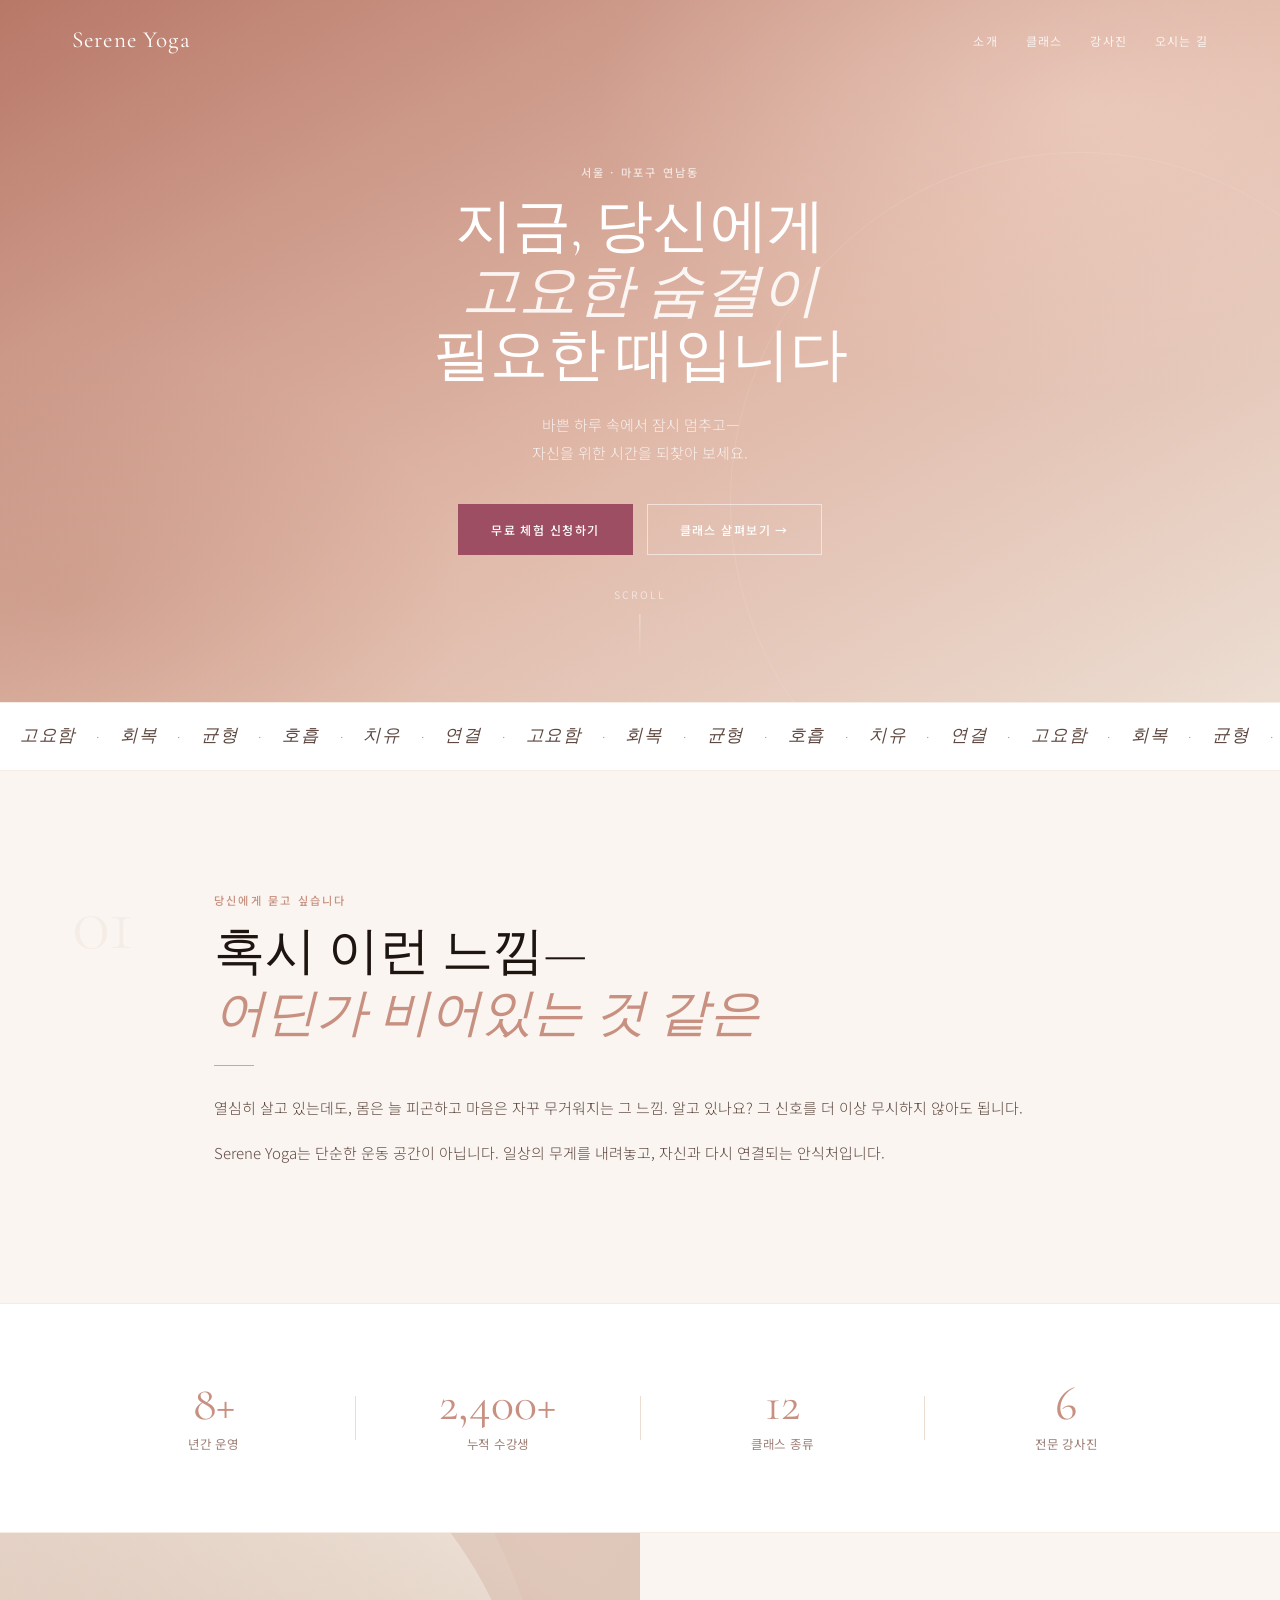
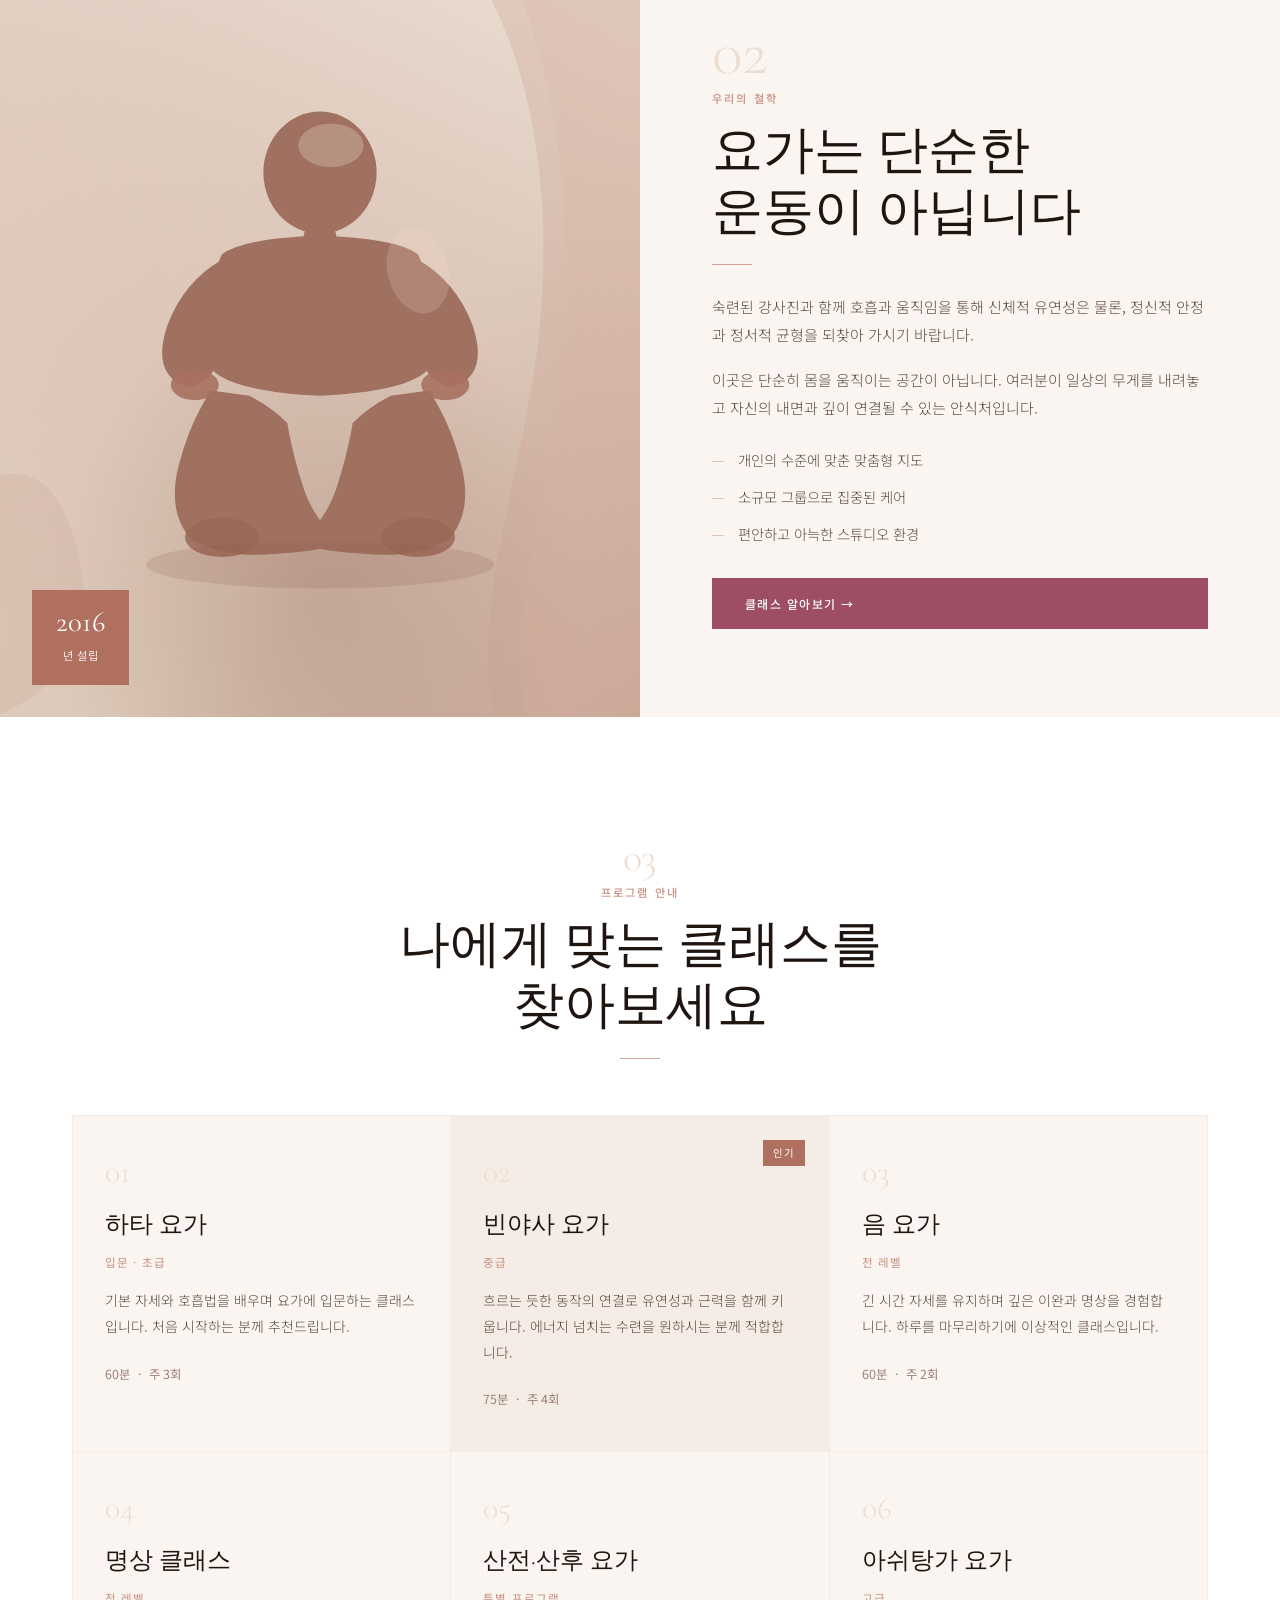
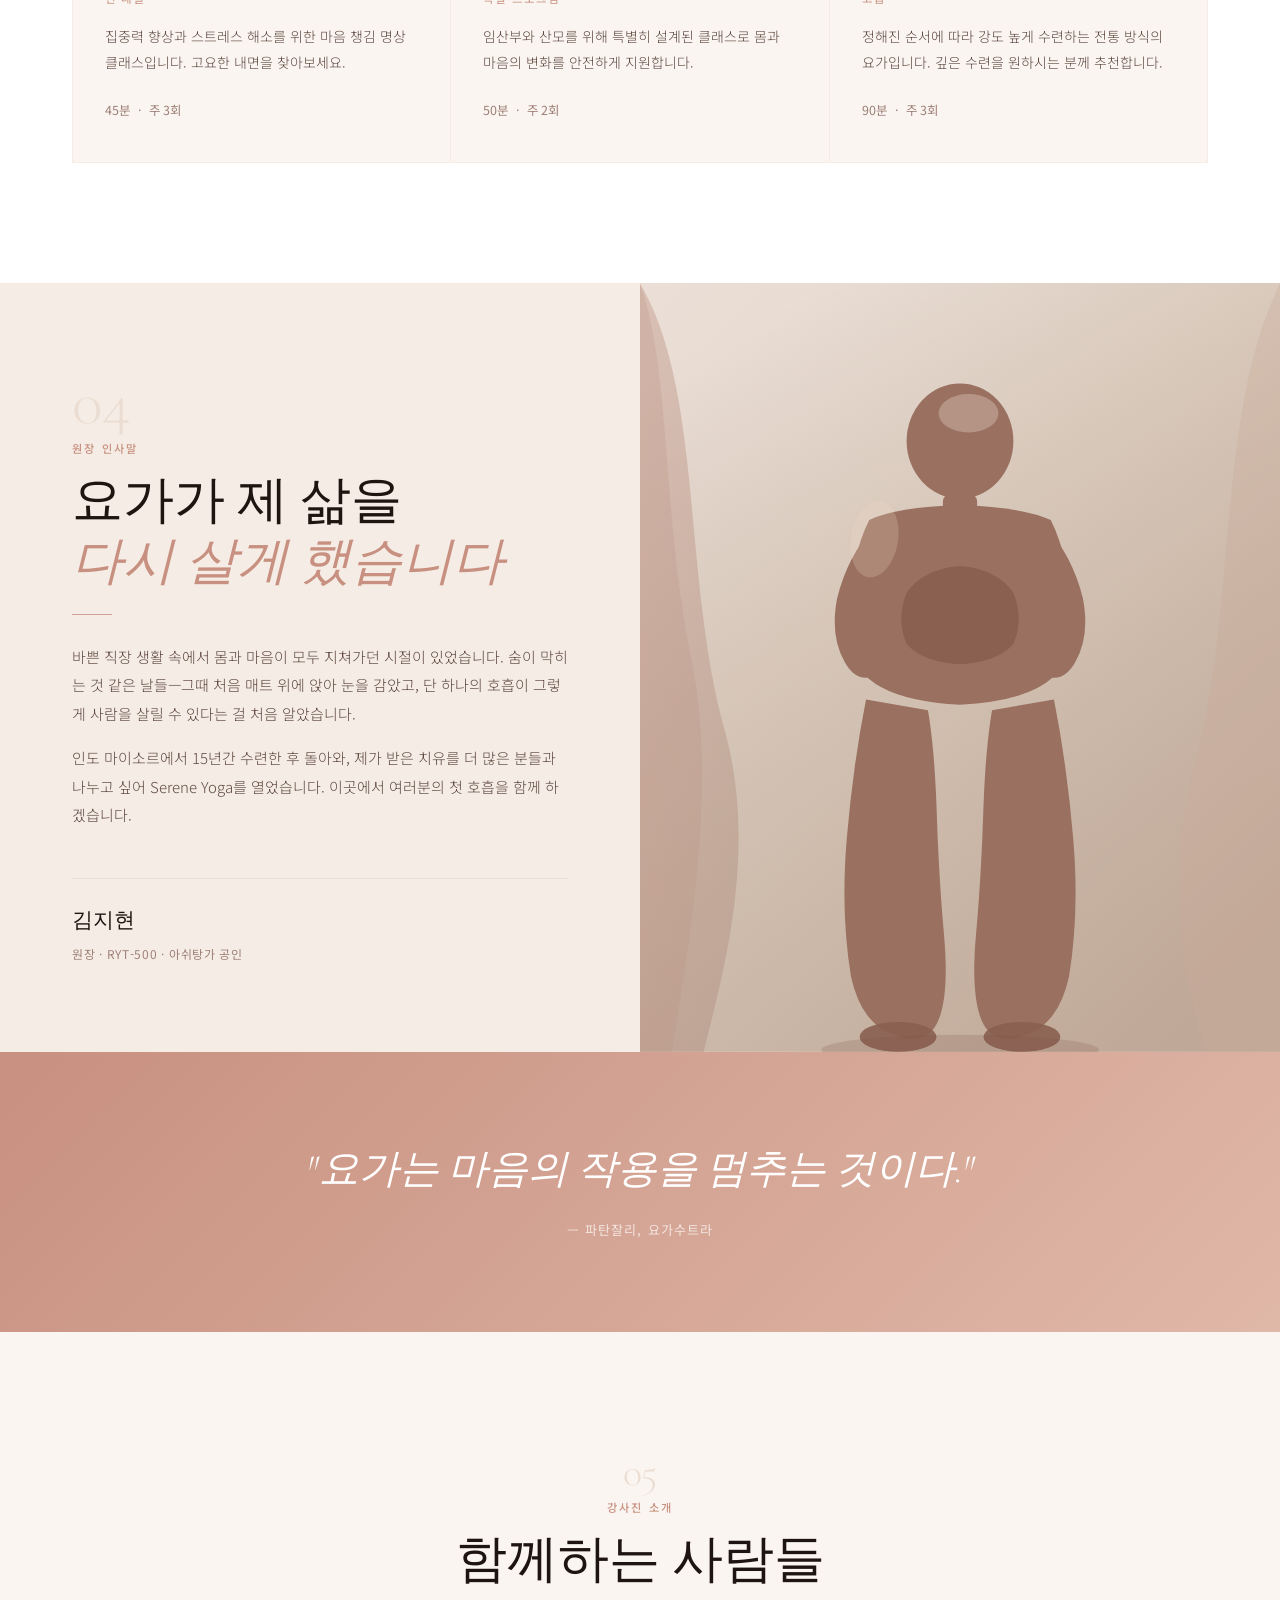
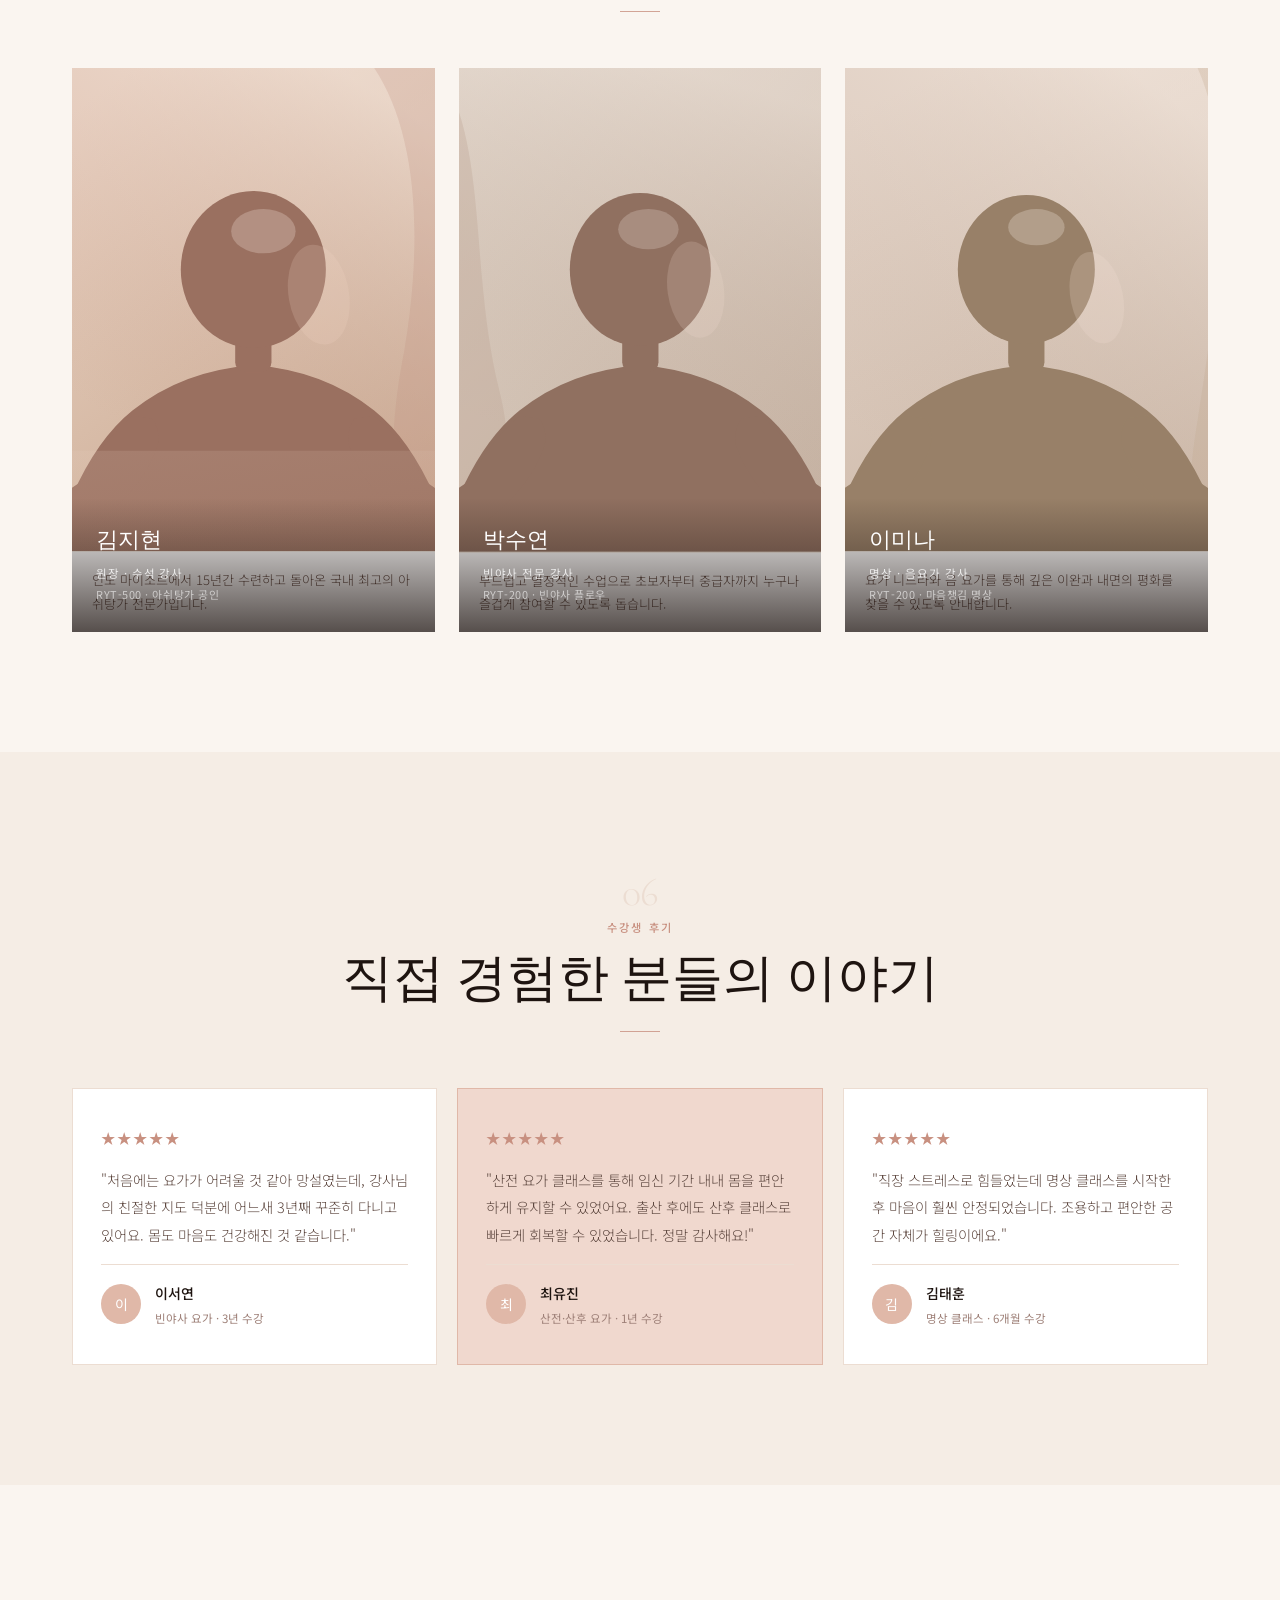
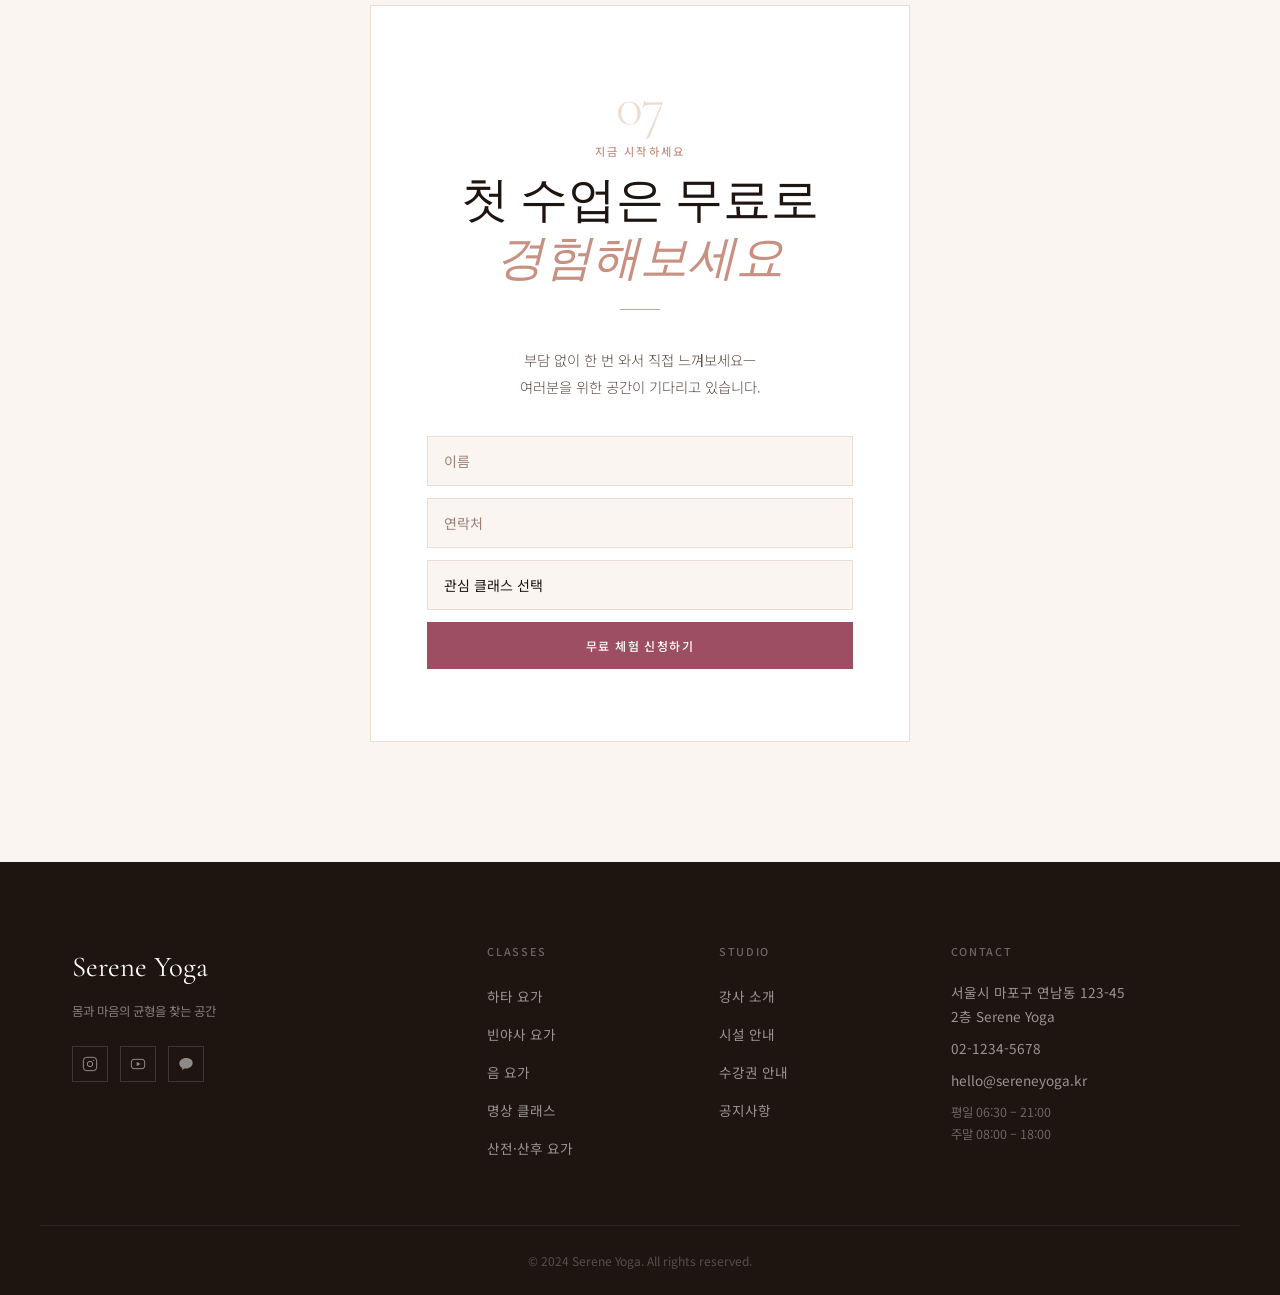
==== commit 83f0b798: "Remove FREE TRIAL button from nav Co-Authored-By: Claude Sonnet 4.6 <noreply@anthropic.com>" ====
--- a/index-v3.html
+++ b/index-v3.html
@@ -21,7 +21,7 @@
         <a href="#story">강사진</a>
         <a href="#contact">오시는 길</a>
       </nav>
-      <a href="#register" class="nav-cta">FREE TRIAL</a>
+
       <button class="nav-toggle" aria-label="메뉴"><span></span><span></span><span></span></button>
     </div>
   </header>
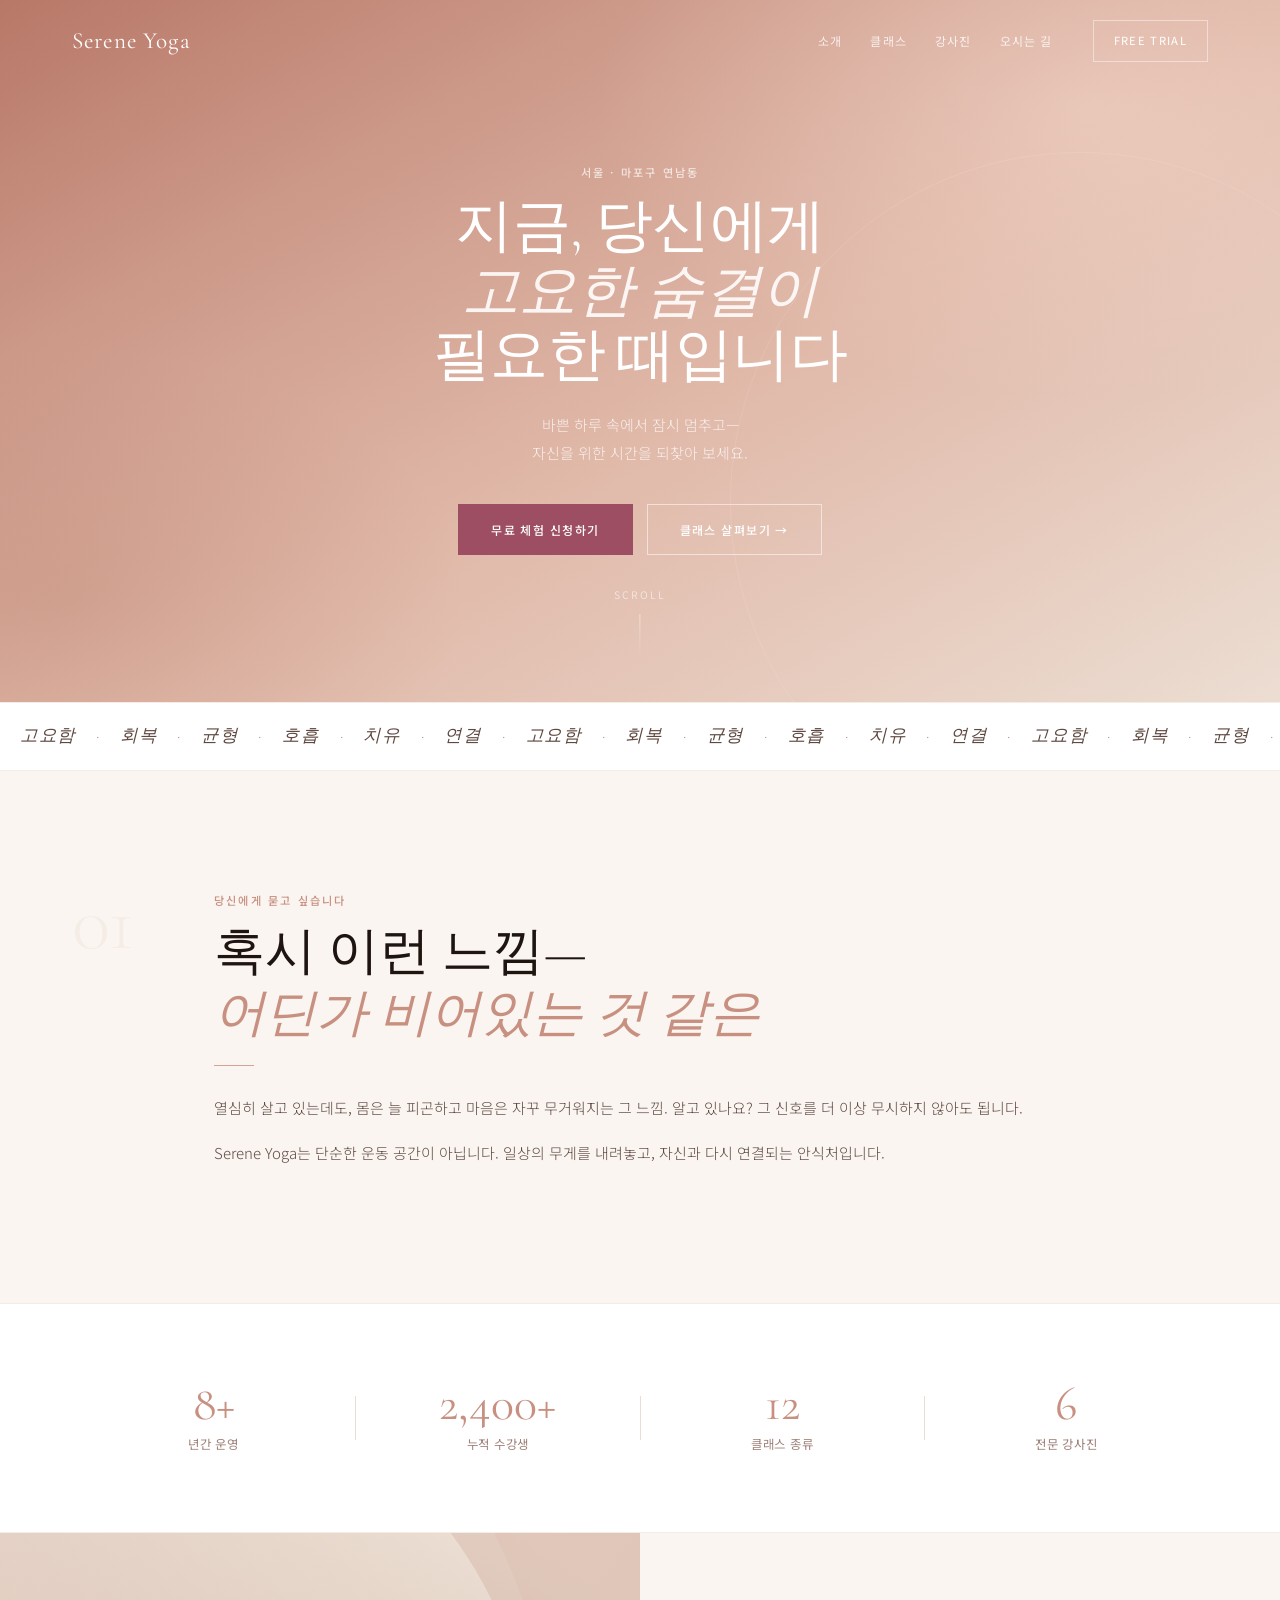
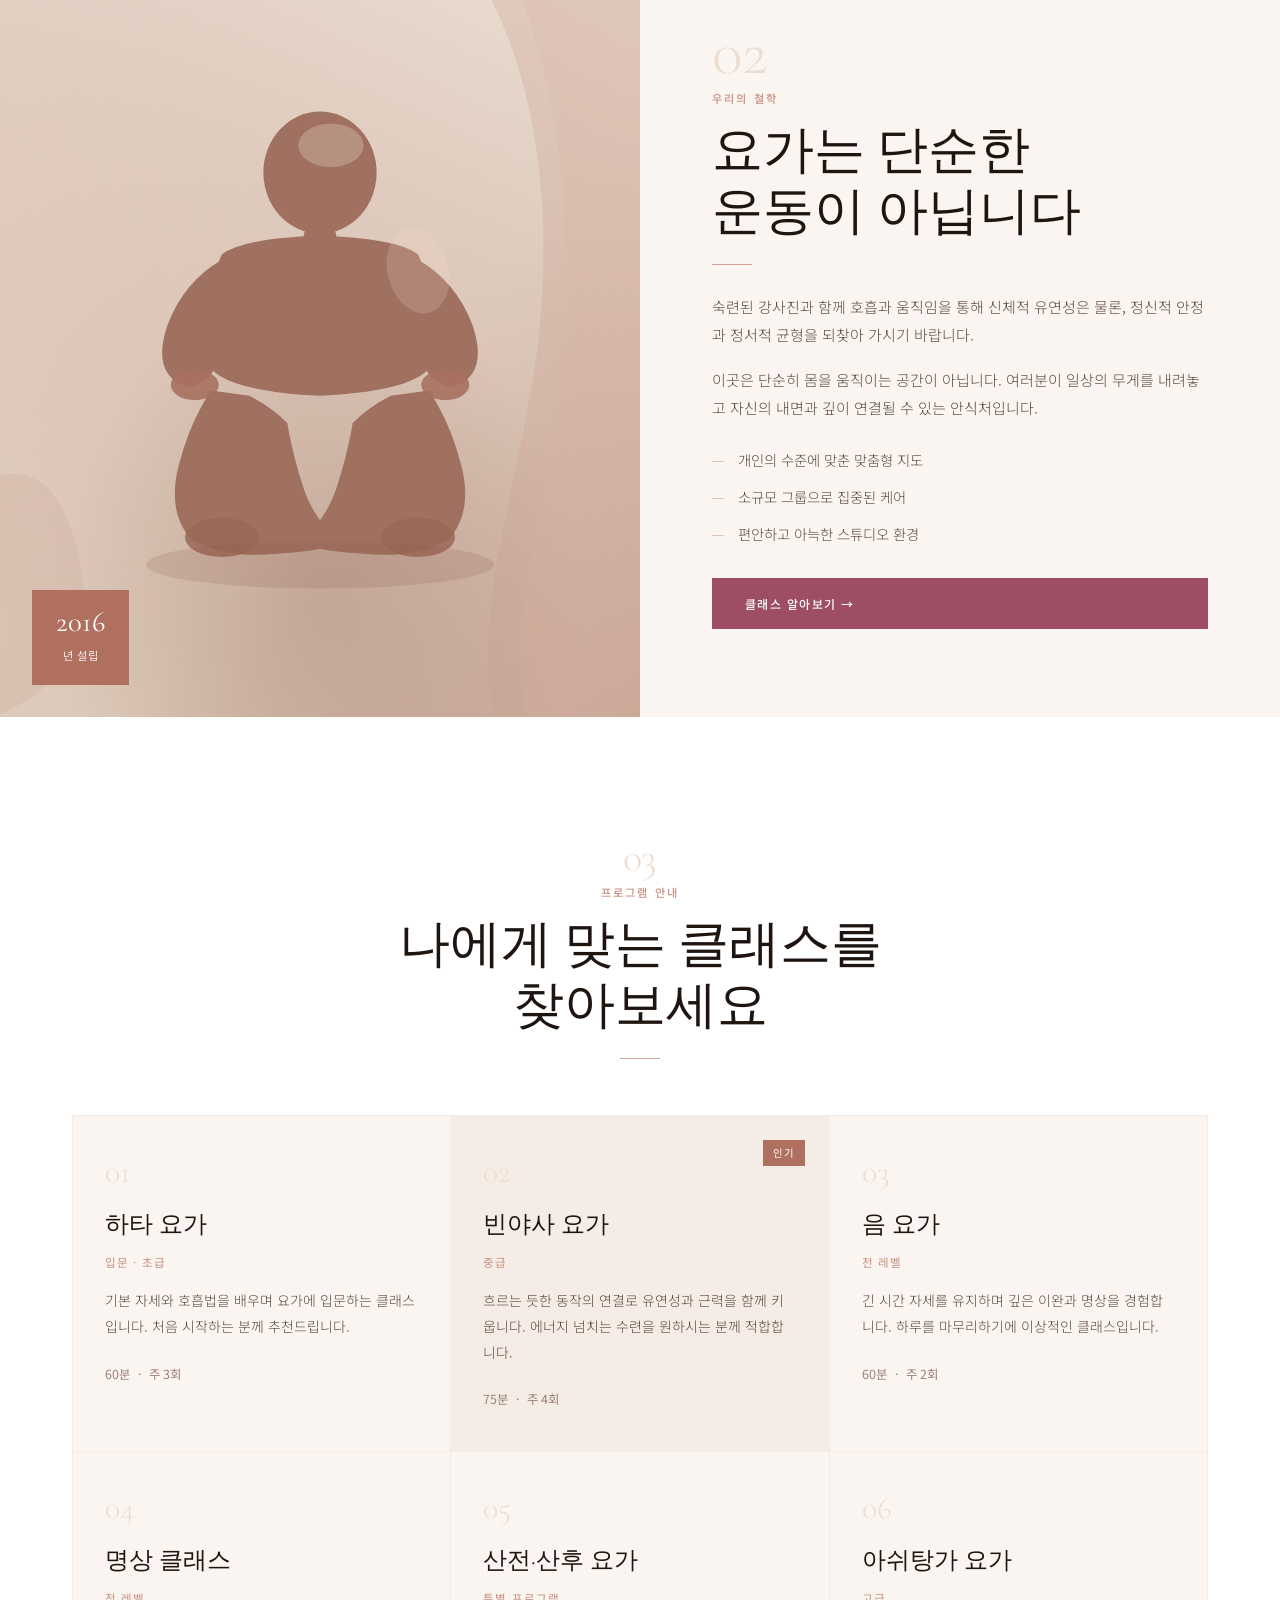
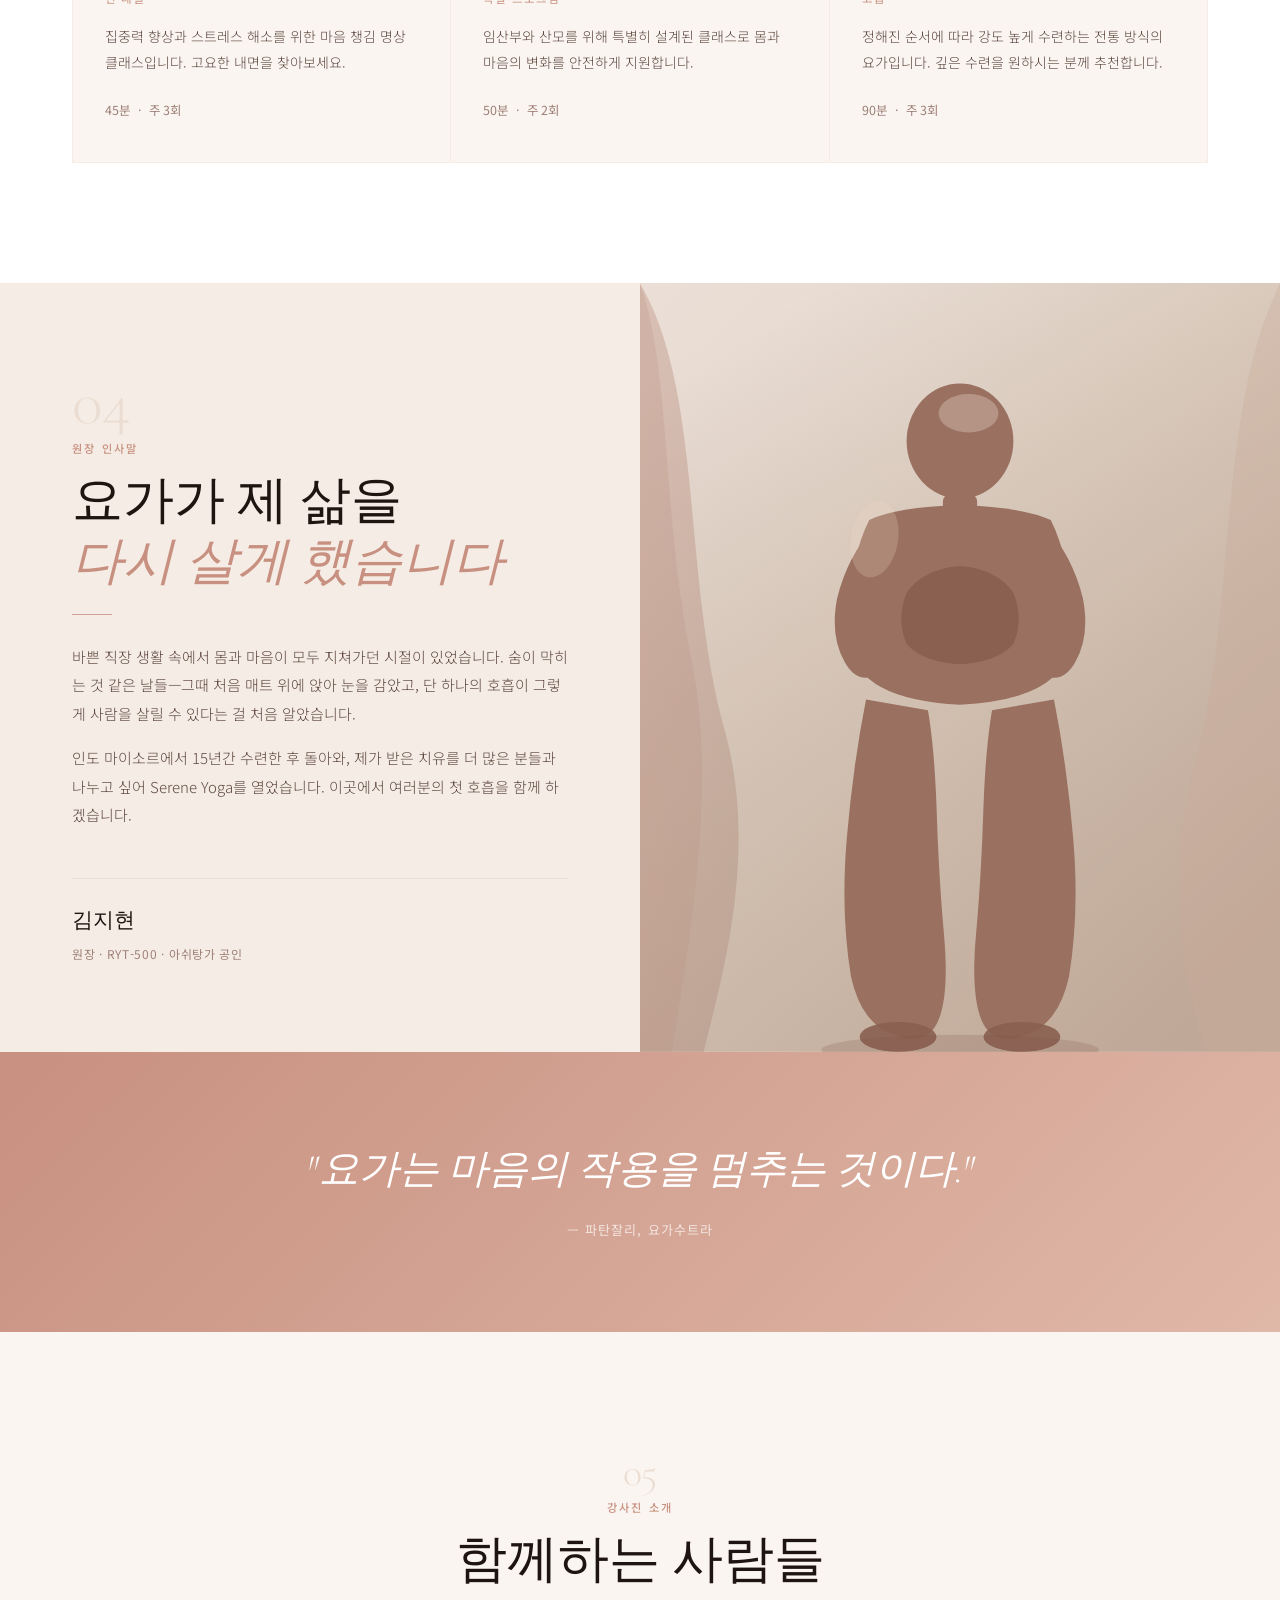
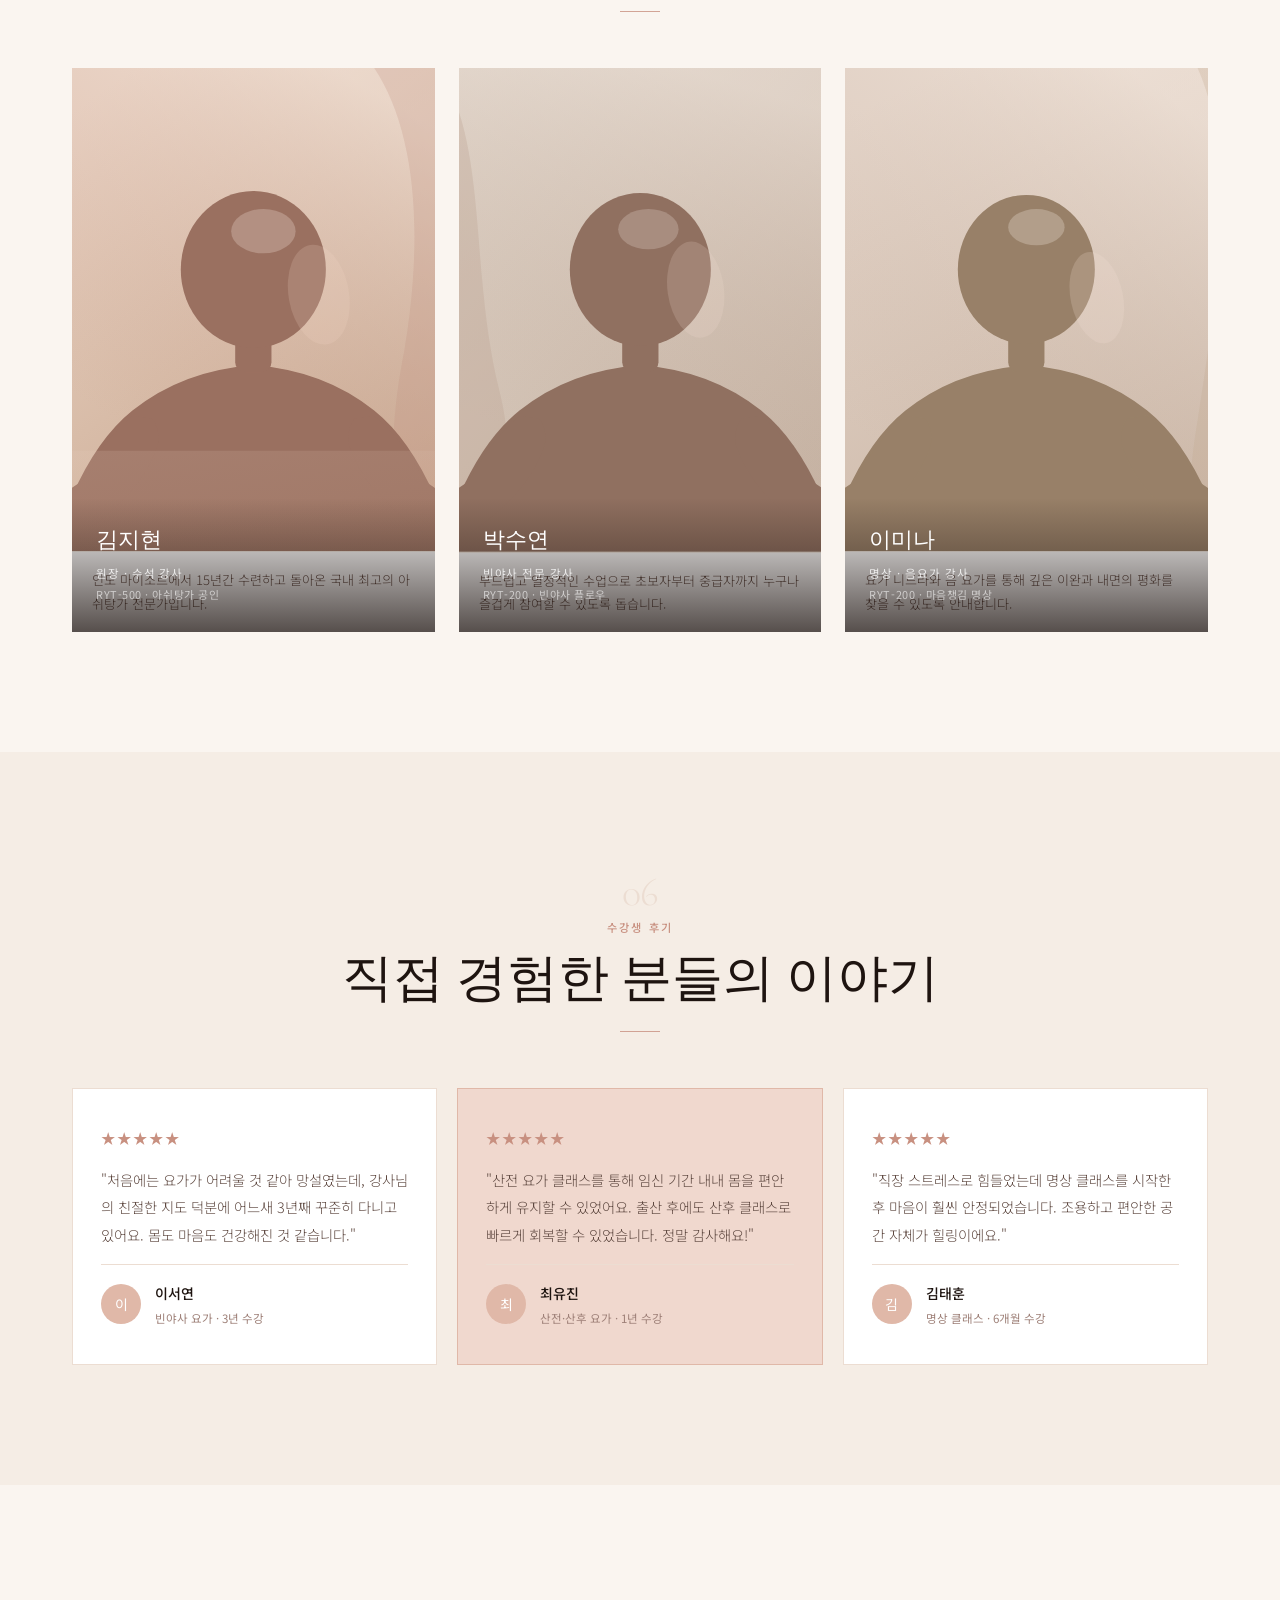
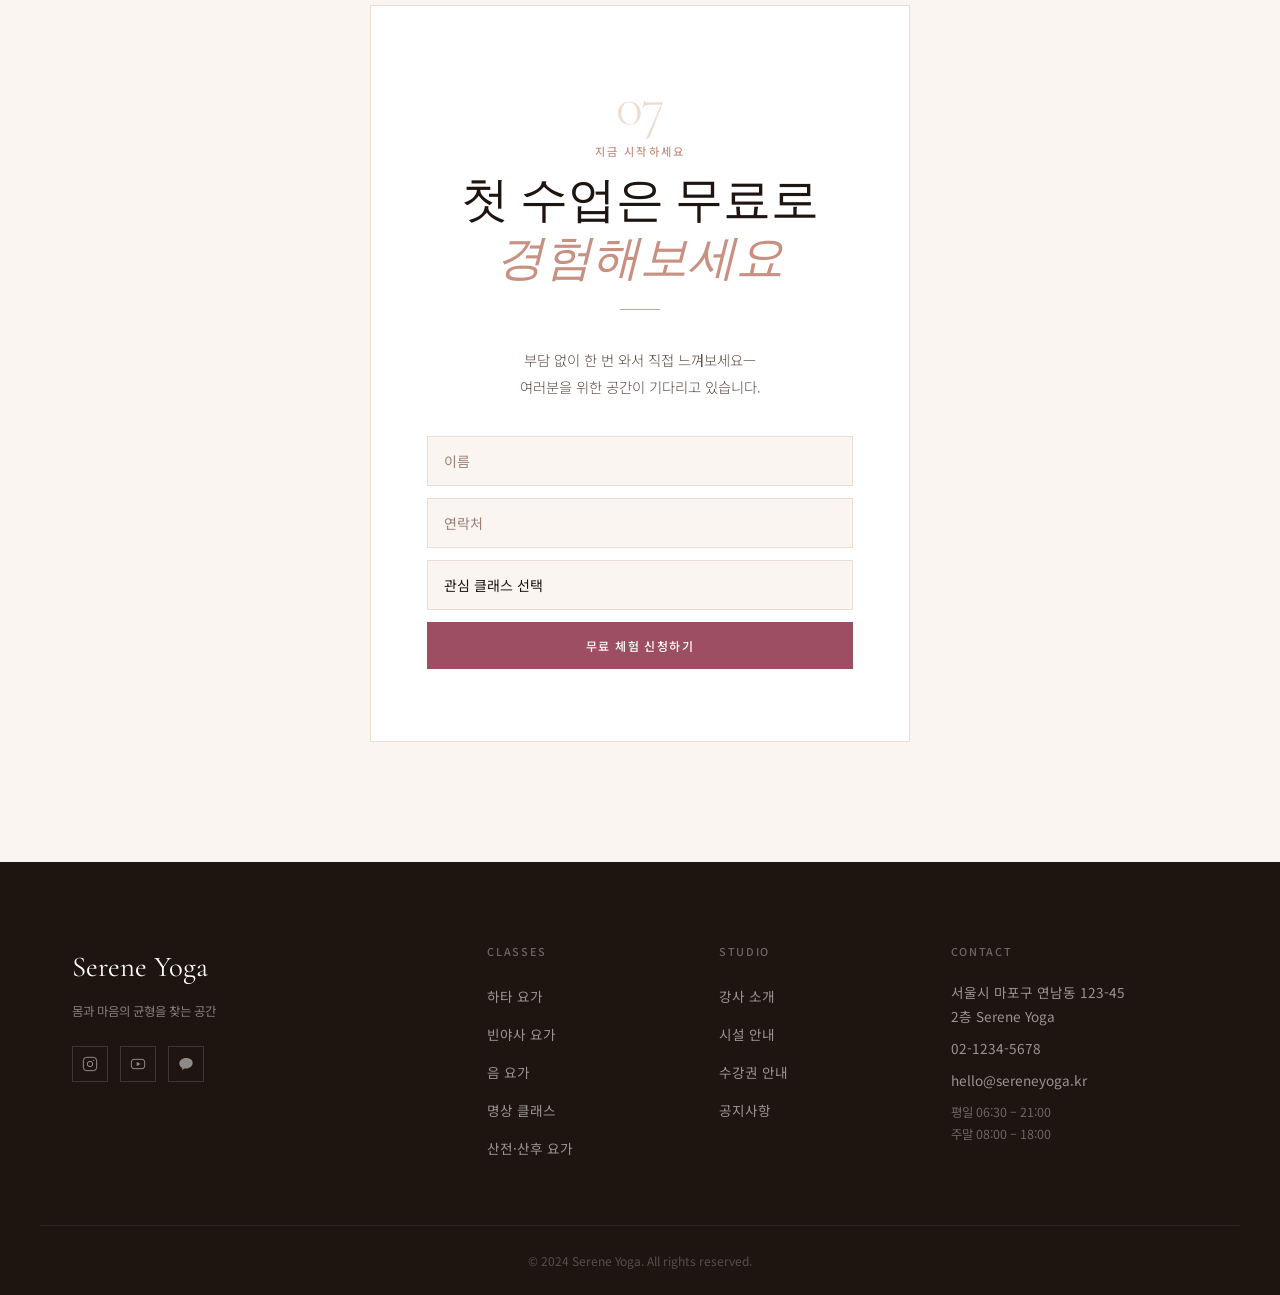
==== commit ad3b6d7d: "Revert "Remove FREE TRIAL button from nav" This reverts commit 83f0b79890bff9fa3945ff917d736f2035905" ====
--- a/index-v3.html
+++ b/index-v3.html
@@ -21,7 +21,7 @@
         <a href="#story">강사진</a>
         <a href="#contact">오시는 길</a>
       </nav>
-
+      <a href="#register" class="nav-cta">FREE TRIAL</a>
       <button class="nav-toggle" aria-label="메뉴"><span></span><span></span><span></span></button>
     </div>
   </header>
